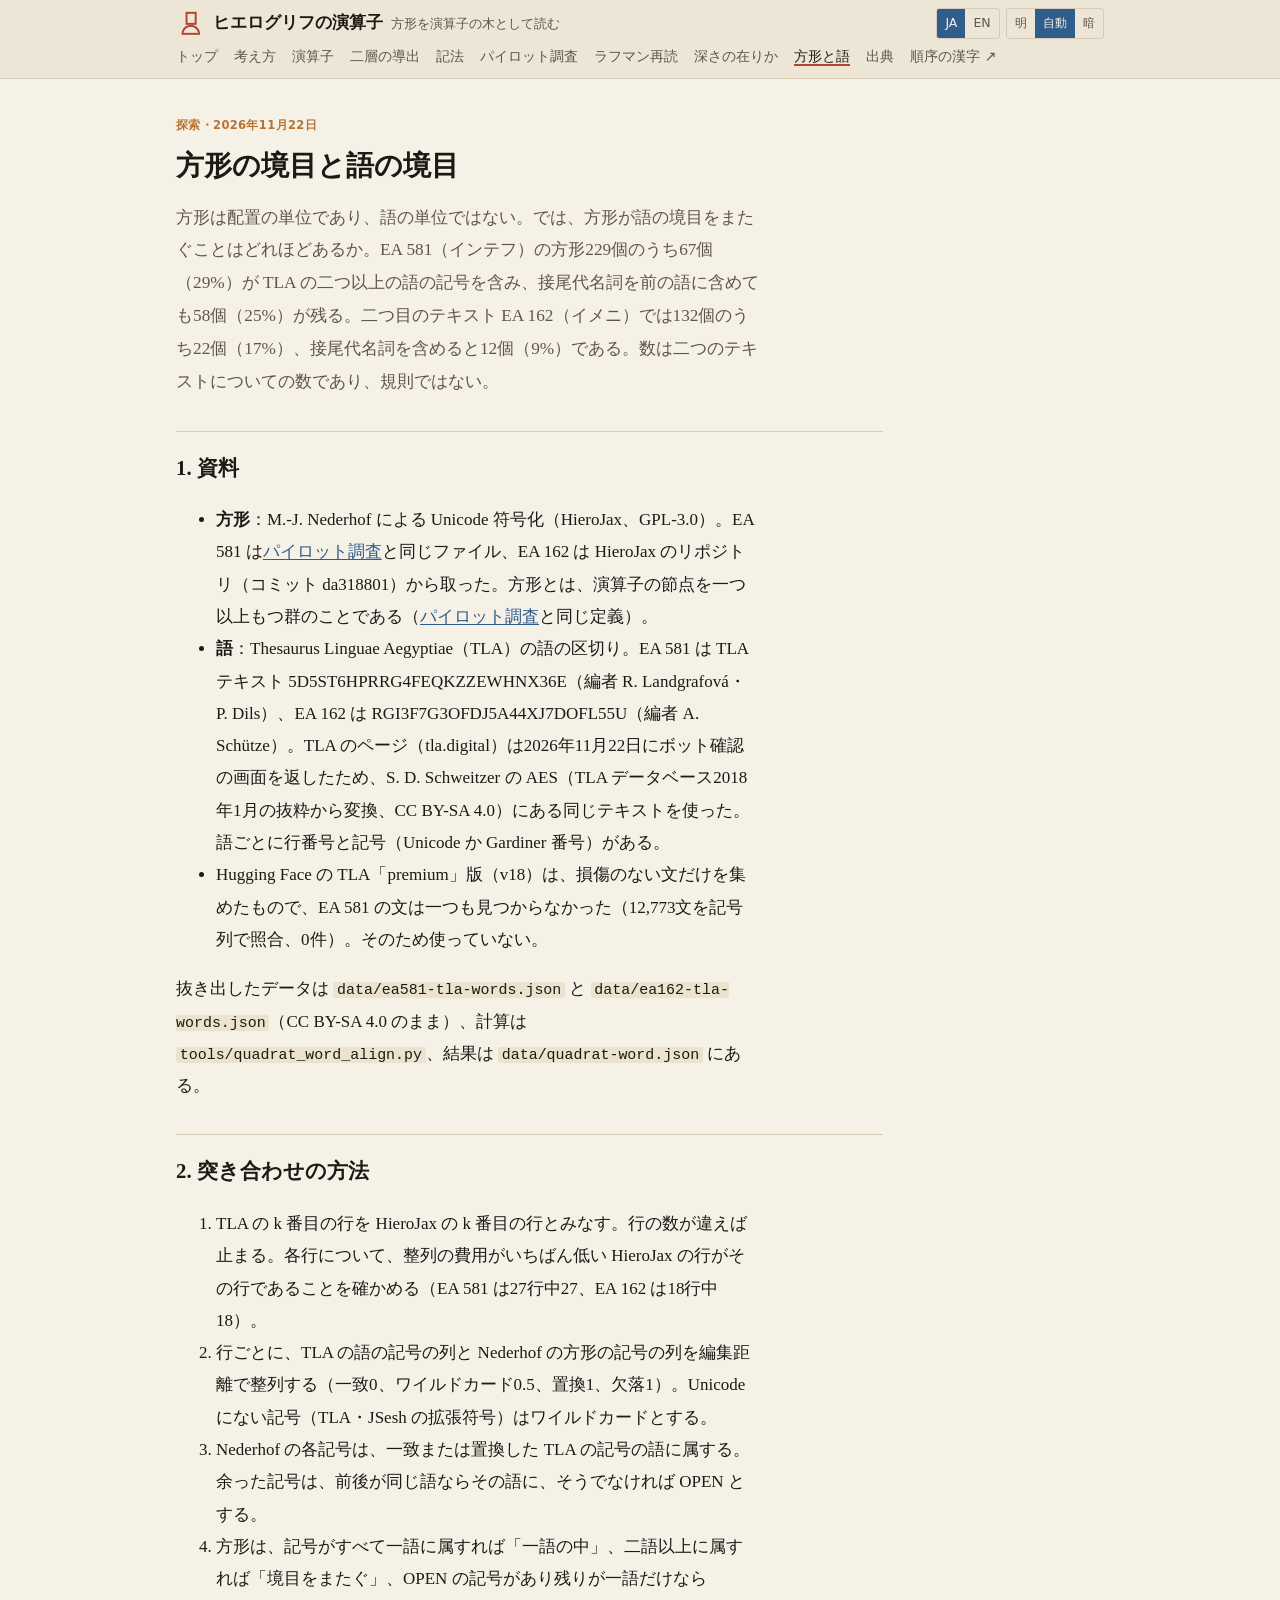
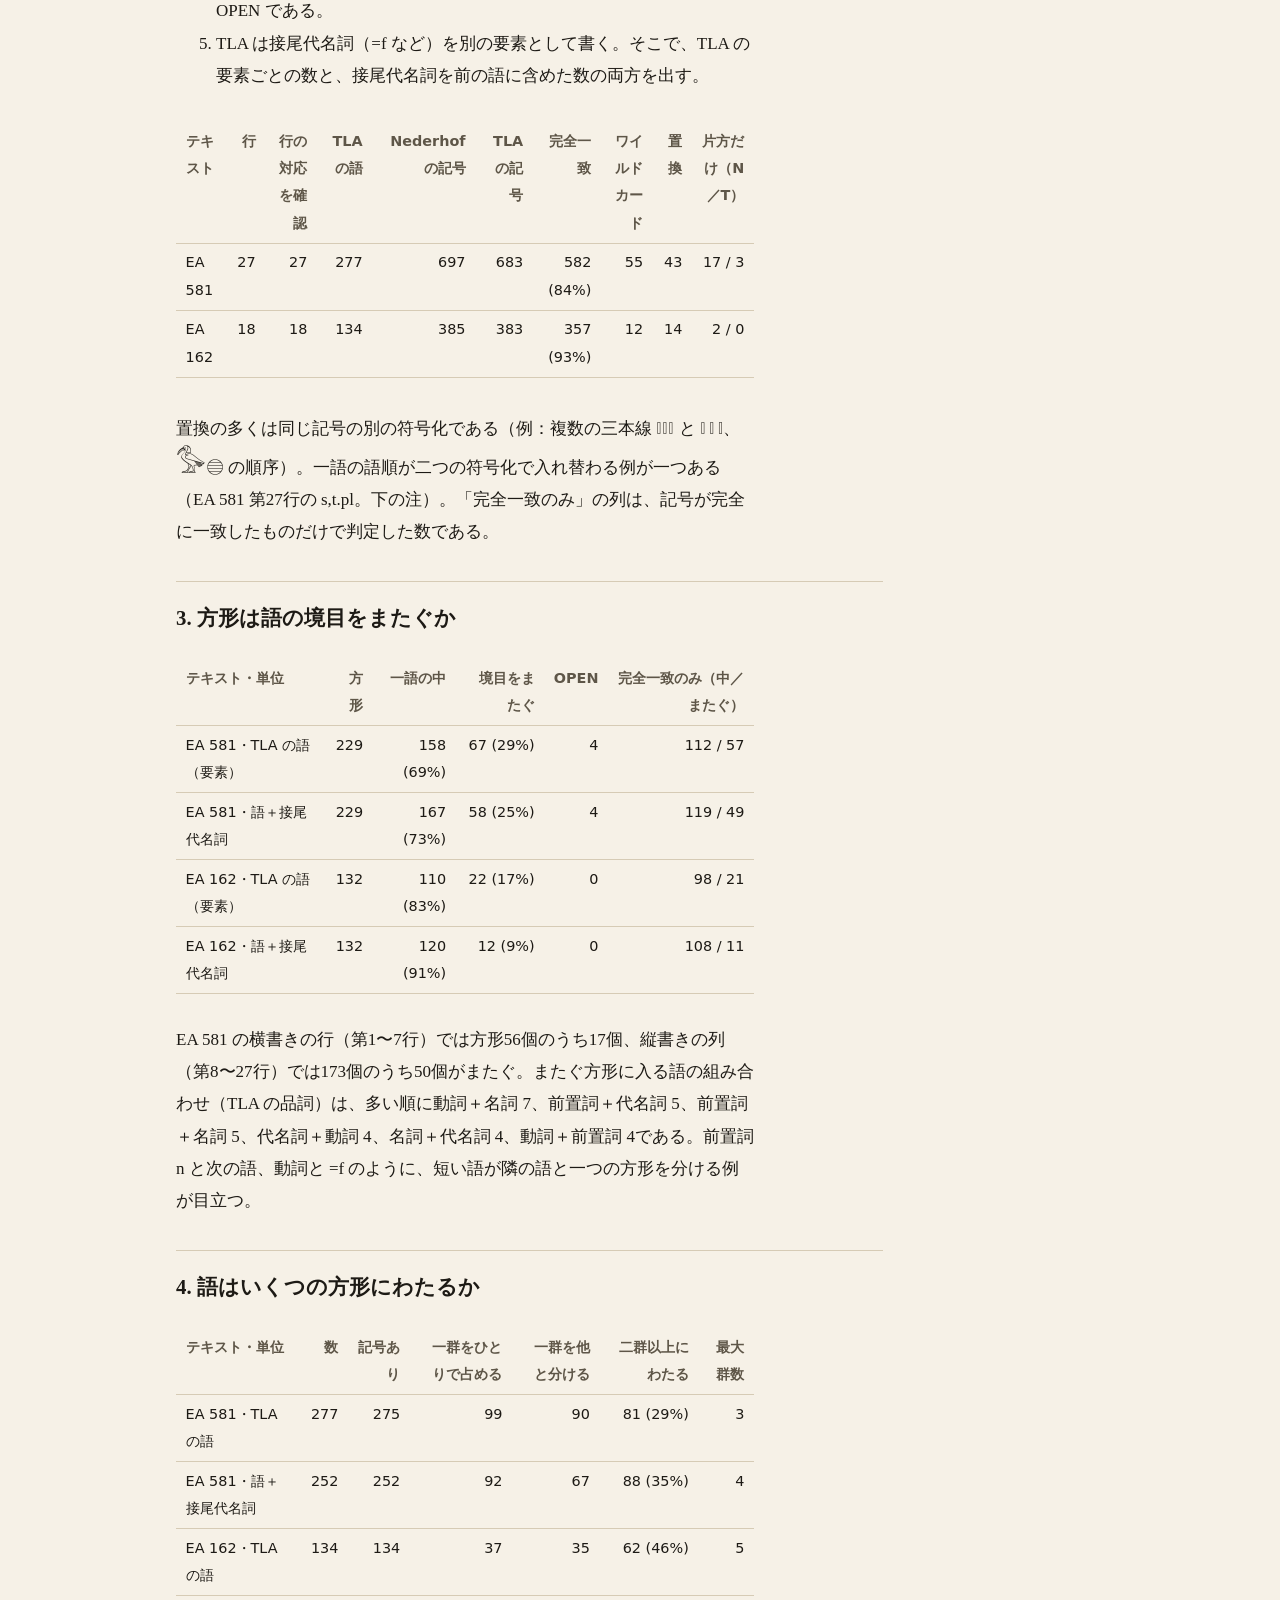
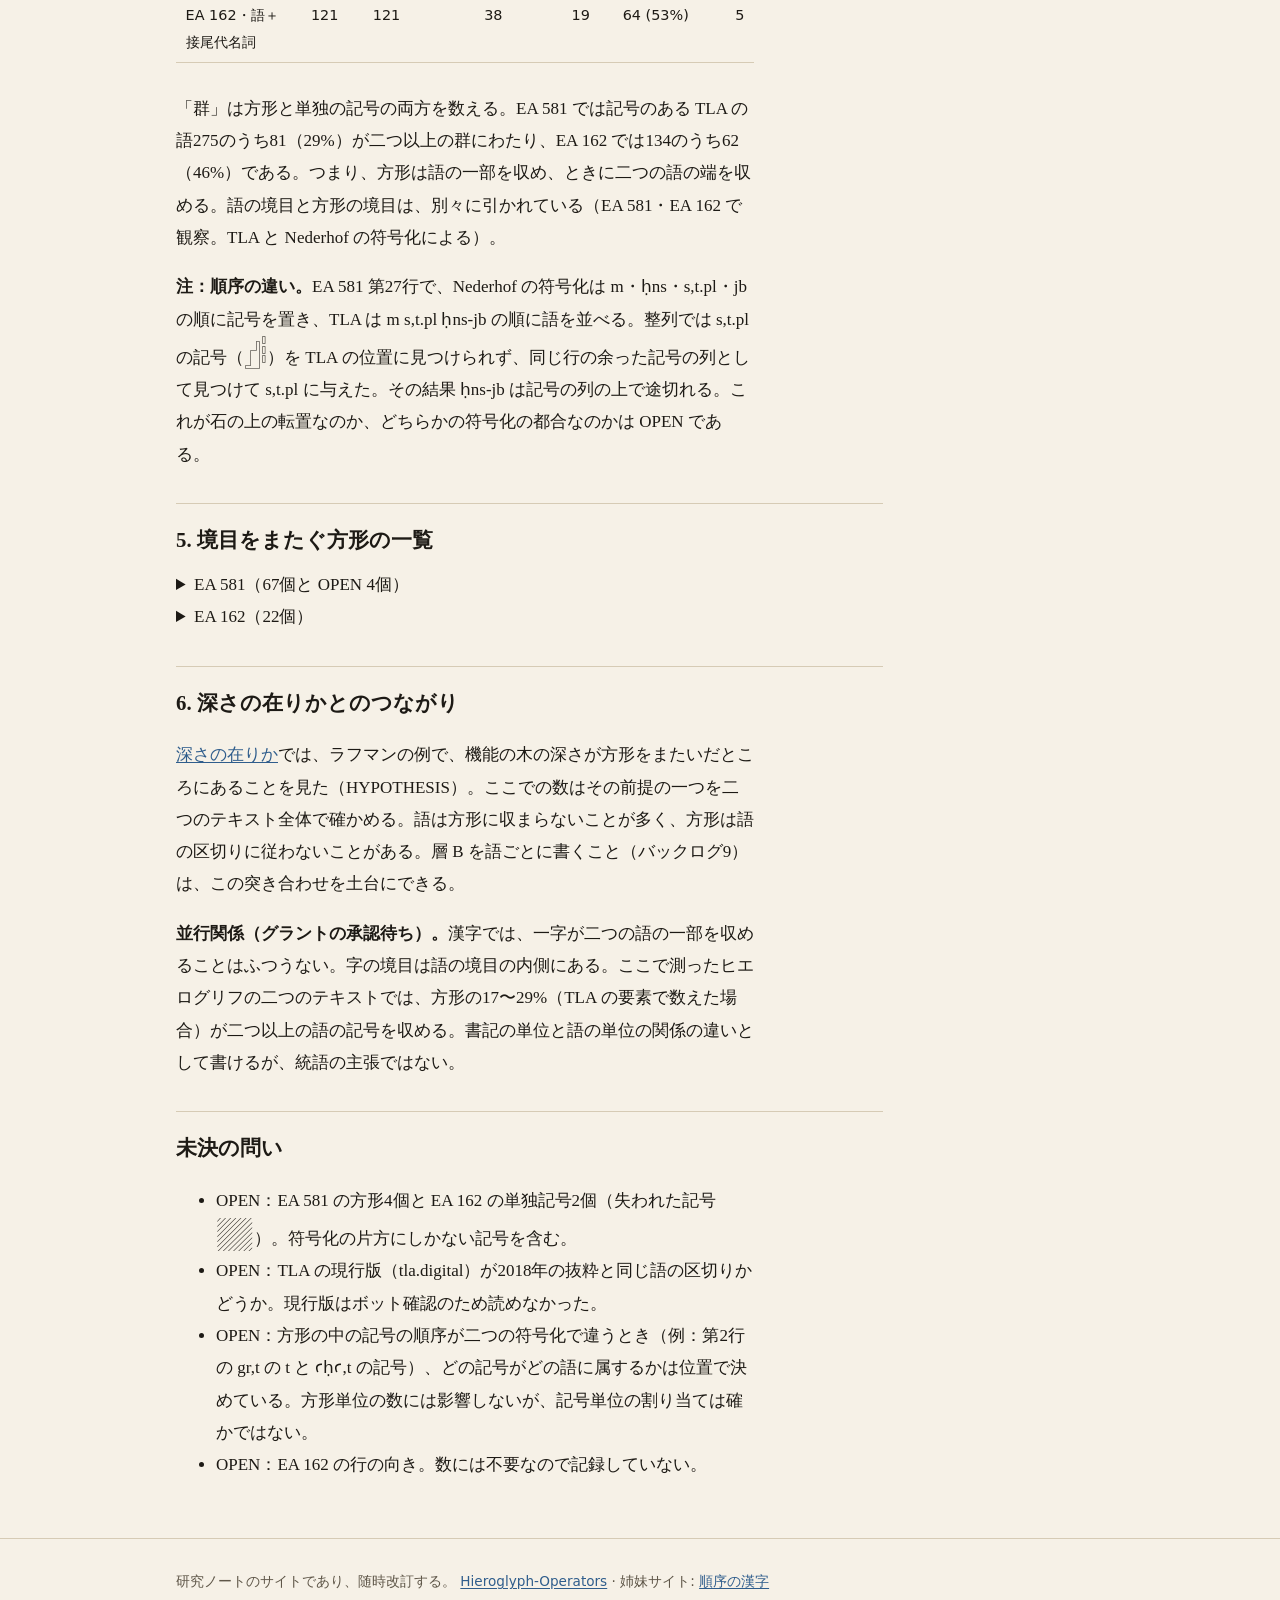
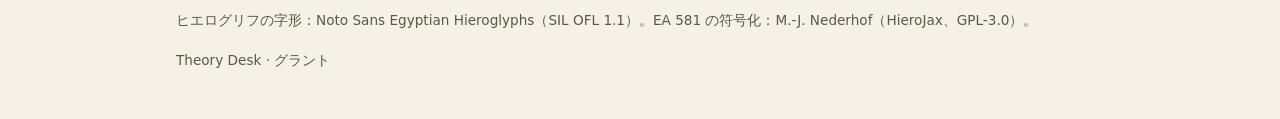
==== site/boundaries.html @ aac186a6 "Quadrat boundaries against word boundaries: TLA word division (via AES) aligned with Nederhof's quad" ====
<!DOCTYPE html>
<html lang="ja" data-lang="ja">
<head>
<meta charset="utf-8">
<meta name="viewport" content="width=device-width, initial-scale=1">
<title>方形の境目と語の境目 — ヒエログリフの演算子</title>
<meta name="title-ja" content="方形の境目と語の境目 — ヒエログリフの演算子">
<meta name="title-en" content="Quadrat and word boundaries — Hieroglyph Operators">
<meta name="description" content="Egyptian hieroglyphic quadrats read as operator trees over Gardiner signs. A sister site to Kanji in Order.">
<meta name="color-scheme" content="light dark">
<link rel="icon" href="favicon.svg" type="image/svg+xml">
<link rel="preload" href="fonts/NotoSansEgyptianHieroglyphs-Regular.woff2" as="font" type="font/woff2" crossorigin>
<link rel="stylesheet" href="css/main.css">
<script>
(function () {
  try {
    var r = document.documentElement, t = localStorage.getItem('ho-theme');
    var th = (t === 'light' || t === 'dark') ? t : (matchMedia('(prefers-color-scheme: dark)').matches ? 'dark' : 'light');
    r.setAttribute('data-theme', th); r.style.colorScheme = th;
    var q = (location.search.match(/[?&]lang=(ja|en)/) || [])[1];
    var l = q || localStorage.getItem('ho-lang'); if (l !== 'en' && l !== 'ja') l = 'ja';
    r.lang = l; r.setAttribute('data-lang', l);
  } catch (e) {}
})();
</script>
</head>
<body>
<a class="skip" href="#main"><span class="ja" lang="ja">本文へ</span><span class="en" lang="en">Skip to content</span></a>
<header class="site-header">
  <div class="wrap">
    <a class="brand" href="./"><span class="brand-glyph" aria-hidden="true" data-q="𓊪𓐰𓏏" data-size="1.7em"></span><span class="ja" lang="ja">ヒエログリフの演算子</span><span class="en" lang="en">Hieroglyph Operators</span><small><span class="ja" lang="ja">方形を演算子の木として読む</span><span class="en" lang="en">quadrats as operator trees</span></small></a>
    <div class="controls">
      <form class="seg lang-toggle" aria-label="Language"><label><input type="radio" name="lang" value="ja"><span>JA</span></label><label><input type="radio" name="lang" value="en"><span>EN</span></label></form>
      <form class="seg theme-toggle" aria-label="Theme"><label><input type="radio" name="theme" value="light"><span><span class="ja" lang="ja">明</span><span class="en" lang="en">Light</span></span></label><label><input type="radio" name="theme" value="auto"><span><span class="ja" lang="ja">自動</span><span class="en" lang="en">Auto</span></span></label><label><input type="radio" name="theme" value="dark"><span><span class="ja" lang="ja">暗</span><span class="en" lang="en">Dark</span></span></label></form>
    </div>
    <nav class="primary" aria-label="Primary"><ul><li><a href="./"><span class="ja" lang="ja">トップ</span><span class="en" lang="en">Top</span></a></li><li><a href="concept"><span class="ja" lang="ja">考え方</span><span class="en" lang="en">Concept</span></a></li><li><a href="operators"><span class="ja" lang="ja">演算子</span><span class="en" lang="en">Operators</span></a></li><li><a href="derivations"><span class="ja" lang="ja">二層の導出</span><span class="en" lang="en">Derivations</span></a></li><li><a href="notation"><span class="ja" lang="ja">記法</span><span class="en" lang="en">Notation</span></a></li><li><a href="pilot"><span class="ja" lang="ja">パイロット調査</span><span class="en" lang="en">Pilot</span></a></li><li><a href="rahman"><span class="ja" lang="ja">ラフマン再読</span><span class="en" lang="en">Rahman</span></a></li><li><a href="depth"><span class="ja" lang="ja">深さの在りか</span><span class="en" lang="en">Depth</span></a></li><li><a href="boundaries" aria-current="page"><span class="ja" lang="ja">方形と語</span><span class="en" lang="en">Boundaries</span></a></li><li><a href="sources"><span class="ja" lang="ja">出典</span><span class="en" lang="en">Sources</span></a></li><li><a href="https://kanji-morphology.pages.dev/"><span class="ja" lang="ja">順序の漢字 ↗</span><span class="en" lang="en">Kanji in Order ↗</span></a></li></ul></nav>
  </div>
</header>
<main id="main"><div class="wrap">

<p class="tag"><span class="ja" lang="ja">探索・2026年11月22日</span><span class="en" lang="en">Exploration · 22 Nov 2026</span></p>
<h1><span class="ja" lang="ja">方形の境目と語の境目</span><span class="en" lang="en">Quadrat boundaries and word boundaries</span></h1>
<p class="lede"><span class="ja" lang="ja">方形は配置の単位であり、語の単位ではない。では、方形が語の境目をまたぐことはどれほどあるか。EA 581（インテフ）の方形229個のうち67個（29%）が TLA の二つ以上の語の記号を含み、接尾代名詞を前の語に含めても58個（25%）が残る。二つ目のテキスト EA 162（イメニ）では132個のうち22個（17%）、接尾代名詞を含めると12個（9%）である。数は二つのテキストについての数であり、規則ではない。</span><span class="en" lang="en">A quadrat is a unit of layout, not a unit of the word. So how often does a quadrat cut across a word boundary? Of the 229 quadrats of EA 581 (Intef), 67 (29%) hold signs of two or more TLA words; with suffix pronouns counted as part of the word before them, 58 (25%) remain. In a second text, EA 162 (Imeny), it is 22 of 132 (17%), and 12 (9%) with suffix pronouns attached. These are counts in two texts, not rules.</span></p>

<h2><span class="ja" lang="ja">1. 資料</span><span class="en" lang="en">1. Sources</span></h2>
<ul>
<li><span class="ja" lang="ja"><b>方形</b>：M.-J. Nederhof による Unicode 符号化（HieroJax、GPL-3.0）。EA 581 は<a href="pilot">パイロット調査</a>と同じファイル、EA 162 は HieroJax のリポジトリ（コミット da318801）から取った。方形とは、演算子の節点を一つ以上もつ群のことである（<a href="pilot">パイロット調査</a>と同じ定義）。</span><span class="en" lang="en"><b>Quadrats</b>: M.-J. Nederhof's Unicode encodings (HieroJax, GPL-3.0). EA 581 is the same file as the <a href="pilot">pilot</a>; EA 162 comes from the HieroJax repository (commit da318801). A quadrat is a group with at least one operator node (the <a href="pilot">pilot</a> definition).</span></li>
<li><span class="ja" lang="ja"><b>語</b>：Thesaurus Linguae Aegyptiae（TLA）の語の区切り。EA 581 は TLA テキスト 5D5ST6HPRRG4FEQKZZEWHNX36E（編者 R. Landgrafová・P. Dils）、EA 162 は RGI3F7G3OFDJ5A44XJ7DOFL55U（編者 A. Schütze）。TLA のページ（tla.digital）は2026年11月22日にボット確認の画面を返したため、S. D. Schweitzer の AES（TLA データベース2018年1月の抜粋から変換、CC BY-SA 4.0）にある同じテキストを使った。語ごとに行番号と記号（Unicode か Gardiner 番号）がある。</span><span class="en" lang="en"><b>Words</b>: the word division of the Thesaurus Linguae Aegyptiae (TLA). EA 581 is TLA text 5D5ST6HPRRG4FEQKZZEWHNX36E (eds R. Landgrafová and P. Dils); EA 162 is RGI3F7G3OFDJ5A44XJ7DOFL55U (ed. A. Schütze). The TLA page (tla.digital) returned a bot-verification page on 22 Nov 2026, so the same texts were taken from S. D. Schweitzer's AES (converted from the TLA database excerpt of January 2018, CC BY-SA 4.0). Each word carries its line number and its signs (Unicode or Gardiner numbers).</span></li>
<li><span class="ja" lang="ja">Hugging Face の TLA「premium」版（v18）は、損傷のない文だけを集めたもので、EA 581 の文は一つも見つからなかった（12,773文を記号列で照合、0件）。そのため使っていない。</span><span class="en" lang="en">The TLA “premium” set on Hugging Face (v18) keeps only undamaged sentences; no EA 581 sentence was found in it (12,773 sentences matched by sign string, 0 hits), so it is not used.</span></li>
</ul>
<p><span class="ja" lang="ja">抜き出したデータは <code>data/ea581-tla-words.json</code> と <code>data/ea162-tla-words.json</code>（CC BY-SA 4.0 のまま）、計算は <code>tools/quadrat_word_align.py</code>、結果は <code>data/quadrat-word.json</code> にある。</span><span class="en" lang="en">The extracts are <code>data/ea581-tla-words.json</code> and <code>data/ea162-tla-words.json</code> (still CC BY-SA 4.0); the computation is <code>tools/quadrat_word_align.py</code>; the results are in <code>data/quadrat-word.json</code>.</span></p>

<h2><span class="ja" lang="ja">2. 突き合わせの方法</span><span class="en" lang="en">2. How the two are aligned</span></h2>
<ol>
<li><span class="ja" lang="ja">TLA の k 番目の行を HieroJax の k 番目の行とみなす。行の数が違えば止まる。各行について、整列の費用がいちばん低い HieroJax の行がその行であることを確かめる（EA 581 は27行中27、EA 162 は18行中18）。</span><span class="en" lang="en">The k-th TLA line is taken as the k-th HieroJax line; the script stops if the counts differ. For each line it checks that the HieroJax line with the lowest alignment cost is that same line (27 of 27 for EA 581, 18 of 18 for EA 162).</span></li>
<li><span class="ja" lang="ja">行ごとに、TLA の語の記号の列と Nederhof の方形の記号の列を編集距離で整列する（一致0、ワイルドカード0.5、置換1、欠落1）。Unicode にない記号（TLA・JSesh の拡張符号）はワイルドカードとする。</span><span class="en" lang="en">Line by line, the signs of the TLA words are aligned with the signs of Nederhof's quadrats by edit distance (match 0, wildcard 0.5, substitution 1, gap 1). Signs with no Unicode code point (TLA/JSesh extension codes) become wildcards.</span></li>
<li><span class="ja" lang="ja">Nederhof の各記号は、一致または置換した TLA の記号の語に属する。余った記号は、前後が同じ語ならその語に、そうでなければ OPEN とする。</span><span class="en" lang="en">Each Nederhof sign belongs to the word of the TLA sign it matched or replaced. A leftover sign goes to the word on both sides of it if that is one word; otherwise it is OPEN.</span></li>
<li><span class="ja" lang="ja">方形は、記号がすべて一語に属すれば「一語の中」、二語以上に属すれば「境目をまたぐ」、OPEN の記号があり残りが一語だけなら OPEN である。</span><span class="en" lang="en">A quadrat is “inside one” if all its signs belong to one word, “across” if they belong to two or more, and OPEN if a sign is OPEN and the rest belong to one word only.</span></li>
<li><span class="ja" lang="ja">TLA は接尾代名詞（=f など）を別の要素として書く。そこで、TLA の要素ごとの数と、接尾代名詞を前の語に含めた数の両方を出す。</span><span class="en" lang="en">The TLA writes suffix pronouns (=f etc.) as separate elements, so the counts are given both per TLA element and with suffix pronouns attached to the word before them.</span></li>
</ol>
<div class="table-scroll"><table><tr><th><span class="ja" lang="ja">テキスト</span><span class="en" lang="en">Text</span></th><th class="num"><span class="ja" lang="ja">行</span><span class="en" lang="en">lines</span></th><th class="num"><span class="ja" lang="ja">行の対応を確認</span><span class="en" lang="en">line map confirmed</span></th><th class="num"><span class="ja" lang="ja">TLA の語</span><span class="en" lang="en">TLA tokens</span></th><th class="num"><span class="ja" lang="ja">Nederhof の記号</span><span class="en" lang="en">Nederhof signs</span></th><th class="num"><span class="ja" lang="ja">TLA の記号</span><span class="en" lang="en">TLA signs</span></th><th class="num"><span class="ja" lang="ja">完全一致</span><span class="en" lang="en">exact</span></th><th class="num"><span class="ja" lang="ja">ワイルドカード</span><span class="en" lang="en">wildcard</span></th><th class="num"><span class="ja" lang="ja">置換</span><span class="en" lang="en">substituted</span></th><th class="num"><span class="ja" lang="ja">片方だけ（N／T）</span><span class="en" lang="en">one side only (N / T)</span></th></tr><tr><td>EA 581</td><td class="num">27</td><td class="num">27</td><td class="num">277</td><td class="num">697</td><td class="num">683</td><td class="num">582 (84%)</td><td class="num">55</td><td class="num">43</td><td class="num">17 / 3</td></tr><tr><td>EA 162</td><td class="num">18</td><td class="num">18</td><td class="num">134</td><td class="num">385</td><td class="num">383</td><td class="num">357 (93%)</td><td class="num">12</td><td class="num">14</td><td class="num">2 / 0</td></tr></table></div>
<p class="meta"><span class="ja" lang="ja">置換の多くは同じ記号の別の符号化である（例：複数の三本線 <span class="h">𓏤𓏤𓏤</span> と <span class="h">𓏥</span>、<span class="h">𓅜𓐍</span> の順序）。一語の語順が二つの符号化で入れ替わる例が一つある（EA 581 第27行の s,t.pl。下の注）。「完全一致のみ」の列は、記号が完全に一致したものだけで判定した数である。</span><span class="en" lang="en">Most substitutions are two encodings of the same writing (e.g. three plural strokes <span class="h">𓏤𓏤𓏤</span> against <span class="h">𓏥</span>, or the order of <span class="h">𓅜𓐍</span>). In one case a word sits in a different order in the two encodings (EA 581 line 27, s,t.pl; see the note below). The exact-only column counts only quadrats decided by exactly matched signs.</span></p>

<h2><span class="ja" lang="ja">3. 方形は語の境目をまたぐか</span><span class="en" lang="en">3. Do quadrats cross word boundaries?</span></h2>
<div class="table-scroll"><table><tr><th><span class="ja" lang="ja">テキスト・単位</span><span class="en" lang="en">Text · unit</span></th><th class="num"><span class="ja" lang="ja">方形</span><span class="en" lang="en">quadrats</span></th><th class="num"><span class="ja" lang="ja">一語の中</span><span class="en" lang="en">inside one</span></th><th class="num"><span class="ja" lang="ja">境目をまたぐ</span><span class="en" lang="en">across</span></th><th class="num">OPEN</th><th class="num"><span class="ja" lang="ja">完全一致のみ（中／またぐ）</span><span class="en" lang="en">exact-only (inside / across)</span></th></tr><tr><td><span class="ja" lang="ja">EA 581・TLA の語（要素）</span><span class="en" lang="en">EA 581 · TLA token</span></td><td class="num">229</td><td class="num">158 (69%)</td><td class="num">67 (29%)</td><td class="num">4</td><td class="num">112 / 57</td></tr><tr><td><span class="ja" lang="ja">EA 581・語＋接尾代名詞</span><span class="en" lang="en">EA 581 · word + suffix pronoun</span></td><td class="num">229</td><td class="num">167 (73%)</td><td class="num">58 (25%)</td><td class="num">4</td><td class="num">119 / 49</td></tr><tr><td><span class="ja" lang="ja">EA 162・TLA の語（要素）</span><span class="en" lang="en">EA 162 · TLA token</span></td><td class="num">132</td><td class="num">110 (83%)</td><td class="num">22 (17%)</td><td class="num">0</td><td class="num">98 / 21</td></tr><tr><td><span class="ja" lang="ja">EA 162・語＋接尾代名詞</span><span class="en" lang="en">EA 162 · word + suffix pronoun</span></td><td class="num">132</td><td class="num">120 (91%)</td><td class="num">12 (9%)</td><td class="num">0</td><td class="num">108 / 11</td></tr></table></div>
<p><span class="ja" lang="ja">EA 581 の横書きの行（第1〜7行）では方形56個のうち17個、縦書きの列（第8〜27行）では173個のうち50個がまたぐ。またぐ方形に入る語の組み合わせ（TLA の品詞）は、多い順に動詞＋名詞 7、前置詞＋代名詞 5、前置詞＋名詞 5、代名詞＋動詞 4、名詞＋代名詞 4、動詞＋前置詞 4である。前置詞 n と次の語、動詞と =f のように、短い語が隣の語と一つの方形を分ける例が目立つ。</span><span class="en" lang="en">In the horizontal rows of EA 581 (lines 1–7), 17 of 56 quadrats cross; in the columns (lines 8–27), 50 of 173. The word pairs inside crossing quadrats (TLA parts of speech), most frequent first: verb + substantive 7, preposition + pronoun 5, preposition + substantive 5, pronoun + verb 4, substantive + pronoun 4, verb + preposition 4. Short words sharing a quadrat with a neighbour are prominent, such as the preposition n with the next word, or a verb with =f.</span></p>

<h2><span class="ja" lang="ja">4. 語はいくつの方形にわたるか</span><span class="en" lang="en">4. How many groups does a word span?</span></h2>
<div class="table-scroll"><table><tr><th><span class="ja" lang="ja">テキスト・単位</span><span class="en" lang="en">Text · unit</span></th><th class="num"><span class="ja" lang="ja">数</span><span class="en" lang="en">n</span></th><th class="num"><span class="ja" lang="ja">記号あり</span><span class="en" lang="en">with signs</span></th><th class="num"><span class="ja" lang="ja">一群をひとりで占める</span><span class="en" lang="en">fills one group alone</span></th><th class="num"><span class="ja" lang="ja">一群を他と分ける</span><span class="en" lang="en">shares one group</span></th><th class="num"><span class="ja" lang="ja">二群以上にわたる</span><span class="en" lang="en">spans 2+ groups</span></th><th class="num"><span class="ja" lang="ja">最大群数</span><span class="en" lang="en">max groups</span></th></tr><tr><td><span class="ja" lang="ja">EA 581・TLA の語</span><span class="en" lang="en">EA 581 · TLA token</span></td><td class="num">277</td><td class="num">275</td><td class="num">99</td><td class="num">90</td><td class="num">81 (29%)</td><td class="num">3</td></tr><tr><td><span class="ja" lang="ja">EA 581・語＋接尾代名詞</span><span class="en" lang="en">EA 581 · word + suffix</span></td><td class="num">252</td><td class="num">252</td><td class="num">92</td><td class="num">67</td><td class="num">88 (35%)</td><td class="num">4</td></tr><tr><td><span class="ja" lang="ja">EA 162・TLA の語</span><span class="en" lang="en">EA 162 · TLA token</span></td><td class="num">134</td><td class="num">134</td><td class="num">37</td><td class="num">35</td><td class="num">62 (46%)</td><td class="num">5</td></tr><tr><td><span class="ja" lang="ja">EA 162・語＋接尾代名詞</span><span class="en" lang="en">EA 162 · word + suffix</span></td><td class="num">121</td><td class="num">121</td><td class="num">38</td><td class="num">19</td><td class="num">64 (53%)</td><td class="num">5</td></tr></table></div>
<p><span class="ja" lang="ja">「群」は方形と単独の記号の両方を数える。EA 581 では記号のある TLA の語275のうち81（29%）が二つ以上の群にわたり、EA 162 では134のうち62（46%）である。つまり、方形は語の一部を収め、ときに二つの語の端を収める。語の境目と方形の境目は、別々に引かれている（EA 581・EA 162 で観察。TLA と Nederhof の符号化による）。</span><span class="en" lang="en">A “group” counts quadrats and lone signs alike. In EA 581, 81 of the 275 TLA words with signs (29%) span two or more groups; in EA 162, 62 of 134 (46%). So a quadrat holds part of a word, and sometimes the edges of two words. Word boundaries and quadrat boundaries are drawn independently (observed in EA 581 and EA 162; TLA and Nederhof encodings).</span></p>
<div class="note"><p><span class="ja" lang="ja"><strong>注：順序の違い。</strong>EA 581 第27行で、Nederhof の符号化は m・ḥns・s,t.pl・jb の順に記号を置き、TLA は m s,t.pl ḥns-jb の順に語を並べる。整列では s,t.pl の記号（<span class="h">𓊨𓏪</span>）を TLA の位置に見つけられず、同じ行の余った記号の列として見つけて s,t.pl に与えた。その結果 ḥns-jb は記号の列の上で途切れる。これが石の上の転置なのか、どちらかの符号化の都合なのかは OPEN である。</span><span class="en" lang="en"><strong>Note: an order difference.</strong> In EA 581 line 27, Nederhof's encoding has the signs in the order m · ḥns · s,t.pl · jb, while the TLA lists the words as m s,t.pl ḥns-jb. The alignment did not find the signs of s,t.pl (<span class="h">𓊨𓏪</span>) at the TLA position; it found them as a leftover run in the same line and gave them to s,t.pl. As a result ḥns-jb is discontinuous in the sign sequence. Whether this is a transposition on the stone or a convention of one of the encodings is OPEN.</span></p></div>

<h2><span class="ja" lang="ja">5. 境目をまたぐ方形の一覧</span><span class="en" lang="en">5. List of crossing quadrats</span></h2>
<details><summary><span class="ja" lang="ja">EA 581（67個と OPEN 4個）</span><span class="en" lang="en">EA 581 (67, plus 4 OPEN)</span></summary>
<div class="table-scroll"><table><tr><th><span class="ja" lang="ja">行.位置</span><span class="en" lang="en">line.pos</span></th><th><span class="ja" lang="ja">方形</span><span class="en" lang="en">quadrat</span></th><th><span class="ja" lang="ja">TLA の語（翻字）</span><span class="en" lang="en">TLA tokens (transliteration)</span></th><th></th></tr><tr><td class="num">1.2</td><td><span class="q" data-q="𓈖𓐰𓂉𓐰𓇿𓐰𓈖" data-size="2.4em"></span></td><td><i>sn | tꜣ | n</i></td><td></td></tr><tr><td class="num">2.2</td><td><span class="q" data-q="𓈖𓐰𓄓𓐻𓏤" data-size="2.4em"></span></td><td><i>jn | jm,j-rʾ-ꜥ-ẖn,wtj</i></td><td></td></tr><tr><td class="num">2.7</td><td><span class="q" data-q="𓆓𓐳𓂧𓐰𓆑" data-size="2.4em"></span></td><td><i>ḏd | =f</i></td><td></td></tr><tr><td class="num">2.9</td><td><span class="q" data-q="𓂋𓐰𓎼𓐰𓂋" data-size="2.4em"></span></td><td><i>jr | gr,t</i></td><td></td></tr><tr><td class="num">2.10</td><td><span class="q" data-q="𓊣𓐲𓏏" data-size="2.4em"></span></td><td><i>gr,t | ꜥḥꜥ,t</i></td><td></td></tr><tr><td class="num">2.12</td><td><span class="q" data-q="𓍿𓐰𓈖𓐰𓁹" data-size="2.4em"></span></td><td><i>ṯn | jri̯.n</i></td><td></td></tr><tr><td class="num">2.13</td><td><span class="q" data-q="𓈖𓐰𓀀" data-size="2.4em"></span></td><td><i>jri̯.n | =j</i></td><td></td></tr><tr><td class="num">3.6</td><td><span class="q" data-q="𓈀𓐰𓏤𓐱𓈇𓐰𓊪𓐰𓈖" data-size="2.4em"></span></td><td><i>jw | pn</i></td><td></td></tr><tr><td class="num">3.7</td><td><span class="q" data-q="𓈖𓐰𓈎𓐰𓂋𓐰𓂢" data-size="2.4em"></span></td><td><i>n(,j) | q(ꜣ)ri̯</i></td><td></td></tr><tr><td class="num">3.9</td><td><span class="q" data-q="𓂋𓐰𓆑" data-size="2.4em"></span></td><td><i>jr | =f</i></td><td></td></tr><tr><td class="num">4.1</td><td><span class="q" data-q="𓈖𓐰𓎟𓐰𓏤𓐱𓂋" data-size="2.4em"></span></td><td><i>Nb-r-ḏr</i></td><td>OPEN</td></tr><tr><td class="num">5.1</td><td><span class="q" data-q="𓈖𓐰𓏏𓐰𓆑" data-size="2.4em"></span></td><td><i>n | jt.pl</i></td><td></td></tr><tr><td class="num">5.5</td><td><span class="q" data-q="𓏏𓐱𓈖𓐰𓐷𔏏𓐰𓏥𓐸𓐱𓋴" data-size="2.4em"></span></td><td><i>bꜣk.t{pl} | n | =s</i></td><td></td></tr><tr><td class="num">5.12</td><td><span class="q" data-q="𓈖𓐰𓐷𓏏𓐰𓇶𓐸𓐱𓏨" data-size="2.4em"></span></td><td><i>n.t | ḥnmm,t</i></td><td></td></tr><tr><td class="num">6.3</td><td><span class="q" data-q="𓈖𓐰𓋴" data-size="2.4em"></span></td><td><i>n | =s</i></td><td></td></tr><tr><td class="num">7.4</td><td><span class="q" data-q="𓈖𓐰𓎟𓐰𓏤" data-size="2.4em"></span></td><td><i>ḥtp.n | Nb-(r)-ḏr</i></td><td></td></tr><tr><td class="num">7.10</td><td><span class="q" data-q="𓈖𓐰𓄪𓐻𓏤" data-size="2.4em"></span></td><td><i>n | jmꜣḫ(,w)</i></td><td></td></tr><tr><td class="num">7.15</td><td><span class="q" data-q="𓁹𓐰𓈖𓐰𓊃𓐰𓈖𓐰𓏏" data-size="2.4em"></span></td><td><i>jri̯(.w) | n | Zn,t</i></td><td></td></tr><tr><td class="num">8.3</td><td><span class="q" data-q="𔏏𓑀𓐰𓈖" data-size="2.4em"></span></td><td><i>gr | n</i></td><td></td></tr><tr><td class="num">8.5</td><td><span class="q" data-q="𓏴𓐰𓈖𓐰𓈖" data-size="2.4em"></span></td><td><i>šbn | n</i></td><td></td></tr><tr><td class="num">8.11</td><td><span class="q" data-q="𓍚𓐱𓄿" data-size="2.4em"></span></td><td><i>ḫsf | ꜣd</i></td><td></td></tr><tr><td class="num">9.1</td><td><span class="q" data-q="𓏌𓐰𓎡𓐰𓈎" data-size="2.4em"></span></td><td><i>jnk | qb</i></td><td></td></tr><tr><td class="num">9.6</td><td><span class="q" data-q="𓂻𓐱𓁷" data-size="2.4em"></span></td><td><i>ḫ(ꜣ)ḫ | ḥr</i></td><td></td></tr><tr><td class="num">9.10</td><td><span class="q" data-q="𓂸𓐰𓇍𓐱𓇋𓐱𓇋𓐱𓏏" data-size="2.4em"></span></td><td><i>ḫmt | jy.t</i></td><td></td></tr><tr><td class="num">10.5</td><td><span class="q" data-q="𓊨𓐱𓐷𓏏𓐰𓉐𓐰𓏤𓐱𓏤𓐱𓏤𓐸" data-size="2.4em"></span></td><td><i>s,t.pl | ḏnd</i></td><td></td></tr><tr><td class="num">10.6</td><td><span class="q" data-q="𓃓𓐳𓏴" data-size="2.4em"></span></td><td><i>ḏnd</i></td><td>OPEN</td></tr><tr><td class="num">10.8</td><td><span class="q" data-q="𓋭𓐰𔏏𓐰𓈖" data-size="2.4em"></span></td><td><i>ṯꜣz(.pl) | n(,j)</i></td><td></td></tr><tr><td class="num">10.9</td><td><span class="q" data-q="𓐷𓈎𓐰𓈖𓐰𓂧𓐰𓏏𓐸𓐱𓐷𓁷𓐰𓋴𓐸" data-size="2.4em"></span></td><td><i>qnd | =t(w) | ḥr | =s</i></td><td></td></tr><tr><td class="num">11.3</td><td><span class="q" data-q="𔏏𓐰𓄕𓐱𓏤𓐰𔏏𓑀" data-size="2.4em"></span></td><td><i>sfn(.w) | sḏm</i></td><td></td></tr><tr><td class="num">11.7</td><td><span class="q" data-q="𓈖𓐰𓆑𓐰𓂧" data-size="2.4em"></span></td><td><i>n | {f}〈ḏ〉d</i></td><td></td></tr><tr><td class="num">11.8</td><td><span class="q" data-q="𓈖𓐰𓃺𓐰𓈖" data-size="2.4em"></span></td><td><i>n | wnn.t</i></td><td></td></tr><tr><td class="num">11.9</td><td><span class="q" data-q="𓐷𓈖𓐰𓅓𓐴𓏏𓐸𓐱𓐷𓄣𓐰𓀀𓐸" data-size="2.4em"></span></td><td><i>wnn.t | m | jb | ={j}〈f〉</i></td><td></td></tr><tr><td class="num">12.2</td><td><span class="q" data-q="𓆌𓐰𓅱𓐰𓂝" data-size="2.4em"></span></td><td><i>sꜣq.w | ꜥn(.w)</i></td><td></td></tr><tr><td class="num">12.9</td><td><span class="q" data-q="𓐷𓐍𓐰𓈖𓐰𔏏𓐸𓐱𓄤" data-size="2.4em"></span></td><td><i>ḫn | nfr</i></td><td></td></tr><tr><td class="num">13.2</td><td><span class="q" data-q="𓌉𓐱𓁷" data-size="2.4em"></span></td><td><i>ḥḏ | ḥr</i></td><td></td></tr><tr><td class="num">13.3</td><td><span class="q" data-q="𓈖𓐰𓈖" data-size="2.4em"></span></td><td><i>n</i></td><td>OPEN</td></tr><tr><td class="num">13.7</td><td><span class="q" data-q="𓆑𓐰𓁹" data-size="2.4em"></span></td><td><i>=f | jri̯</i></td><td></td></tr><tr><td class="num">13.9</td><td><span class="q" data-q="𓏏𓐰𔏏𓑀𓐰𓈖" data-size="2.4em"></span></td><td><i>ꜣḫ,t | n</i></td><td></td></tr><tr><td class="num">14.3</td><td><span class="q" data-q="𓂭𓐱𓂭𓐱𓅓" data-size="2.4em"></span></td><td><i>mtj | m</i></td><td></td></tr><tr><td class="num">14.5</td><td><span class="q" data-q="𓎟𓐰𓏤𓐰𓆑" data-size="2.4em"></span></td><td><i>nb | =f</i></td><td></td></tr><tr><td class="num">14.11</td><td><span class="q" data-q="𓈖𓑀𓐰𓵔𓐰𓂧𓐱𓏏" data-size="2.4em"></span></td><td><i>swn | ḏd.⸮t(w)?</i></td><td></td></tr><tr><td class="num">15.2</td><td><span class="q" data-q="𓌉𓐱𓁷" data-size="2.4em"></span></td><td><i>ḥḏ | ḥr</i></td><td></td></tr><tr><td class="num">15.10</td><td><span class="q" data-q="𓋳𓐱𓁷" data-size="2.4em"></span></td><td><i>ḥbs | ḥr</i></td><td></td></tr><tr><td class="num">16.5</td><td><span class="q" data-q="𓈖𓐰𓅪" data-size="2.4em"></span></td><td><i>n(,j) | nḏs.pl</i></td><td></td></tr><tr><td class="num">16.9</td><td><span class="q" data-q="𓈖𓐰𓂜𓐰𓏏𓐱𓏭" data-size="2.4em"></span></td><td><i>n | jw,tj-n≡f</i></td><td></td></tr><tr><td class="num">17.7</td><td><span class="q" data-q="𓆑𓐰𓄫" data-size="2.4em"></span></td><td><i>=f | ꜣw-ḏr,t</i></td><td></td></tr><tr><td class="num">17.9</td><td><span class="q" data-q="𓈖𓐰𓈖" data-size="2.4em"></span></td><td><i>n</i></td><td>OPEN</td></tr><tr><td class="num">18.3</td><td><span class="q" data-q="𓈖𓐰𓈖" data-size="2.4em"></span></td><td><i>n | n,tj</i></td><td></td></tr><tr><td class="num">18.4</td><td><span class="q" data-q="𓏏𓐱𓏭𓐰𓂜" data-size="2.4em"></span></td><td><i>n,tj | n</i></td><td></td></tr><tr><td class="num">18.6</td><td><span class="q" data-q="𔏏𓑀𓐰𓆑" data-size="2.4em"></span></td><td><i>rḫ | =f</i></td><td></td></tr><tr><td class="num">18.10</td><td><span class="q" data-q="𓋴𓐱𓐷𓈖𓐰𓆑𓐸" data-size="2.4em"></span></td><td><i>=s(j) | n | =f</i></td><td></td></tr><tr><td class="num">19.3</td><td><span class="q" data-q="𓂭𓐱𓂭𓐱𔏏︀𓑀𓐰𓈖" data-size="2.4em"></span></td><td><i>mtj | n(,j)</i></td><td></td></tr><tr><td class="num">20.10</td><td><span class="q" data-q="𓁷𓐱𓄣𓐱𓏤" data-size="2.4em"></span></td><td><i>ḥr | jb</i></td><td></td></tr><tr><td class="num">21.3</td><td><span class="q" data-q="𓈖𓐰𓉐𓐱𓏤" data-size="2.4em"></span></td><td><i>n | pr</i></td><td></td></tr><tr><td class="num">21.4</td><td><span class="q" data-q="𓎟𓐰𓏤𓐰𓆑" data-size="2.4em"></span></td><td><i>nb | =f</i></td><td></td></tr><tr><td class="num">21.9</td><td><span class="q" data-q="𓏤𓐱𓏤𓐱𓏤𓐰𓆑" data-size="2.4em"></span></td><td><i>zp.pl | =f</i></td><td></td></tr><tr><td class="num">22.2</td><td><span class="q" data-q="𓄤𓐱𓅓" data-size="2.4em"></span></td><td><i>nfr | m-ẖnw</i></td><td></td></tr><tr><td class="num">23.7</td><td><span class="q" data-q="𓅓𓐰𓈖" data-size="2.4em"></span></td><td><i>tm | nḏr.w</i></td><td></td></tr><tr><td class="num">23.9</td><td><span class="q" data-q="𓅱𓐰𓊃" data-size="2.4em"></span></td><td><i>nḏr.w | z</i></td><td></td></tr><tr><td class="num">23.10</td><td><span class="q" data-q="𓐷𓀀𓐰𓁷𓐸𓐱𓐷𓁶𓐰𓏏𓐰𓂋𓐰𓏤𓐸" data-size="2.4em"></span></td><td><i>z | ḥr | tp,(j)t-rʾ</i></td><td></td></tr><tr><td class="num">24.1</td><td><span class="q" data-q="𓏌𓐰𓎡𓐰𓂣" data-size="2.4em"></span></td><td><i>jnk | ꜥqꜣ</i></td><td></td></tr><tr><td class="num">24.10</td><td><span class="q" data-q="𓏇𓐱𓅞" data-size="2.4em"></span></td><td><i>mj | Ḏḥw,tj</i></td><td></td></tr><tr><td class="num">25.7</td><td><span class="q" data-q="𔏏𓐰𓂸𓐻𓏏" data-size="2.4em"></span></td><td><i>mḏd | mtn</i></td><td></td></tr><tr><td class="num">25.8</td><td><span class="q" data-q="𓈖𓐰𓈐𓐰𓈖" data-size="2.4em"></span></td><td><i>mtn | n(,j)</i></td><td></td></tr><tr><td class="num">26.8</td><td><span class="q" data-q="𓂋𓐰𓂠" data-size="2.4em"></span></td><td><i>r | ḏi̯〈.t〉</i></td><td></td></tr><tr><td class="num">26.9</td><td><span class="q" data-q="𓐩𓐱𓅓𓐱𓐷𓏏𓐰𓏌𓐸" data-size="2.4em"></span></td><td><i>nḏ | =t(w) | m-ꜥ</i></td><td></td></tr><tr><td class="num">26.10</td><td><span class="q" data-q="𓂝𓐰𓆑" data-size="2.4em"></span></td><td><i>m-ꜥ | =f</i></td><td></td></tr><tr><td class="num">27.6</td><td><span class="q" data-q="𓉐𓐱𓏤𓐰𓈖" data-size="2.4em"></span></td><td><i>ḫꜣ | n(,j)</i></td><td></td></tr><tr><td class="num">27.8</td><td><span class="q" data-q="𓋴𓐱𓇮𓐱𓐷𓂋𓐰𓏤𓐸" data-size="2.4em"></span></td><td><i>spd | rʾ</i></td><td></td></tr><tr><td class="num">27.9</td><td><span class="q" data-q="𓅓𓐱𓎛𓐱𓐷𓈖𓐰𓋴𓐸" data-size="2.4em"></span></td><td><i>m | ḥns-jb</i></td><td></td></tr><tr><td class="num">27.10</td><td><span class="q" data-q="𓊨𓐱𓏪𓐱𓄣𓐱𓏤" data-size="2.4em"></span></td><td><i>s,t.pl | ḥns-jb</i></td><td></td></tr></table></div>
</details>
<details><summary><span class="ja" lang="ja">EA 162（22個）</span><span class="en" lang="en">EA 162 (22)</span></summary>
<div class="table-scroll"><table><tr><th><span class="ja" lang="ja">行.位置</span><span class="en" lang="en">line.pos</span></th><th><span class="ja" lang="ja">方形</span><span class="en" lang="en">quadrat</span></th><th><span class="ja" lang="ja">TLA の語（翻字）</span><span class="en" lang="en">TLA tokens (transliteration)</span></th><th></th></tr><tr><td class="num">1.18</td><td><span class="q" data-q="𓏥𓐰𓆑" data-size="2.4em"></span></td><td><i>s,t.pl | =f</i></td><td></td></tr><tr><td class="num">2.3</td><td><span class="q" data-q="𓂞𓐰𓆑" data-size="2.4em"></span></td><td><i>di̯ | =f</i></td><td></td></tr><tr><td class="num">2.17</td><td><span class="q" data-q="𓃾𓑋𓐱𓅿𓐰𓏧" data-size="2.4em"></span></td><td><i>kꜣ.pl | ꜣpd.pl</i></td><td></td></tr><tr><td class="num">2.19</td><td><span class="q" data-q="𓐍𓐱𓏏𓐰𓎟" data-size="2.4em"></span></td><td><i>ḫ,t | nb(.t)</i></td><td></td></tr><tr><td class="num">3.3</td><td><span class="q" data-q="𓈖𓐰𓂓𓐱𓏤𓐰𓈖" data-size="2.4em"></span></td><td><i>n | kꜣ | n</i></td><td></td></tr><tr><td class="num">4.2</td><td><span class="q" data-q="𓈖𓐰𓆑" data-size="2.4em"></span></td><td><i>n | =f</i></td><td></td></tr><tr><td class="num">4.15</td><td><span class="q" data-q="𓊏𓐱𓊪𓐰𓆑" data-size="2.4em"></span></td><td><i>šsp | =f</i></td><td></td></tr><tr><td class="num">5.1</td><td><span class="q" data-q="𓊵𓐰𓉻" data-size="2.4em"></span></td><td><i>ḥtp | ꜥꜣ</i></td><td></td></tr><tr><td class="num">5.4</td><td><span class="q" data-q="𓏥𓐰𓈖" data-size="2.4em"></span></td><td><i>ḥꜣb.pl | n(.w)</i></td><td></td></tr><tr><td class="num">5.7</td><td><span class="q" data-q="𓏏𓐰𓈖𓐰𓆑" data-size="2.4em"></span></td><td><i>ḏd.t(w) | n | =f</i></td><td></td></tr><tr><td class="num">5.13</td><td><span class="q" data-q="𓈖𓐰𓅨" data-size="2.4em"></span></td><td><i>jn | wr,pl-n(,w)-ꜣbḏ,w</i></td><td></td></tr><tr><td class="num">7.12</td><td><span class="q" data-q="𓎟𓐰𓉻" data-size="2.4em"></span></td><td><i>nb | ꜥꜣ</i></td><td></td></tr><tr><td class="num">8.1</td><td><span class="q" data-q="𓈖𓐰𓁹𓐰𓊨" data-size="2.4em"></span></td><td><i>n | Wsjr</i></td><td></td></tr><tr><td class="num">8.6</td><td><span class="q" data-q="𓈖𓐰𓂓𓐱𓏤𓐰𓈖" data-size="2.4em"></span></td><td><i>n | kꜣ | n</i></td><td></td></tr><tr><td class="num">9.1</td><td><span class="q" data-q="𓈞𓑉𓐱𓏏𓐰𓆑𓑉" data-size="2.4em"></span></td><td><i>ḥm,t | =f</i></td><td></td></tr><tr><td class="num">9.3</td><td><span class="q" data-q="𓏏𓐰𓆑" data-size="2.4em"></span></td><td><i>mrr.t | =f</i></td><td></td></tr><tr><td class="num">9.7</td><td><span class="q" data-q="𓏏𓐰𓆑" data-size="2.4em"></span></td><td><i>ḥzz.t | =f</i></td><td></td></tr><tr><td class="num">12.2</td><td><span class="q" data-q="𓎡𓐰𓆑" data-size="2.4em"></span></td><td><i>bꜣk | =f</i></td><td></td></tr><tr><td class="num">12.4</td><td><span class="q" data-q="𓂝𓐰𓈖" data-size="2.4em"></span></td><td><i>mꜣꜥ | n</i></td><td></td></tr><tr><td class="num">12.10</td><td><span class="q" data-q="𓏏𓐰𓆑" data-size="2.4em"></span></td><td><i>ḥzz.t | =f</i></td><td></td></tr><tr><td class="num">13.2</td><td><span class="q" data-q="𓆑𓐰𓌻𓑀" data-size="2.4em"></span></td><td><i>=f | mrr</i></td><td></td></tr><tr><td class="num">13.3</td><td><span class="q" data-q="𓂋𓐰𓆑" data-size="2.4em"></span></td><td><i>mrr | =f</i></td><td></td></tr></table></div>
</details>

<h2><span class="ja" lang="ja">6. 深さの在りかとのつながり</span><span class="en" lang="en">6. How this connects to where the depth sits</span></h2>
<p><span class="ja" lang="ja"><a href="depth">深さの在りか</a>では、ラフマンの例で、機能の木の深さが方形をまたいだところにあることを見た（HYPOTHESIS）。ここでの数はその前提の一つを二つのテキスト全体で確かめる。語は方形に収まらないことが多く、方形は語の区切りに従わないことがある。層 B を語ごとに書くこと（バックログ9）は、この突き合わせを土台にできる。</span><span class="en" lang="en"><a href="depth">Where the depth sits</a> found, on Rahman's examples, that function-tree depth sits across quadrats (HYPOTHESIS). The counts here check one premise of that across two whole texts: words often do not fit in a quadrat, and quadrats sometimes ignore word division. Writing layer B word by word (backlog item 9) can build on this alignment.</span></p>
<div class="note"><p><span class="ja" lang="ja"><strong>並行関係（グラントの承認待ち）。</strong>漢字では、一字が二つの語の一部を収めることはふつうない。字の境目は語の境目の内側にある。ここで測ったヒエログリフの二つのテキストでは、方形の17〜29%（TLA の要素で数えた場合）が二つ以上の語の記号を収める。書記の単位と語の単位の関係の違いとして書けるが、統語の主張ではない。</span><span class="en" lang="en"><strong>Parallel (for Grant to approve).</strong> In kanji a single character does not ordinarily hold parts of two words: character boundaries fall inside word boundaries. In the two hieroglyphic texts measured here, 17–29% of quadrats (counting TLA elements) hold signs of two or more words. This can be written as a difference in how the writing unit relates to the word, but it is not a syntactic claim.</span></p></div>

<h2><span class="ja" lang="ja">未決の問い</span><span class="en" lang="en">Open questions</span></h2>
<ul>
<li><span class="ja" lang="ja">OPEN：EA 581 の方形4個と EA 162 の単独記号2個（失われた記号 <span class="h">𓑃</span>）。符号化の片方にしかない記号を含む。</span><span class="en" lang="en">OPEN: 4 quadrats in EA 581 and 2 lone signs in EA 162 (lost-sign <span class="h">𓑃</span>). They contain a sign present in only one of the encodings.</span></li>
<li><span class="ja" lang="ja">OPEN：TLA の現行版（tla.digital）が2018年の抜粋と同じ語の区切りかどうか。現行版はボット確認のため読めなかった。</span><span class="en" lang="en">OPEN: whether the current TLA (tla.digital) has the same word division as the 2018 excerpt. The current version could not be read because of the bot-verification page.</span></li>
<li><span class="ja" lang="ja">OPEN：方形の中の記号の順序が二つの符号化で違うとき（例：第2行の gr,t の t と ꜥḥꜥ,t の記号）、どの記号がどの語に属するかは位置で決めている。方形単位の数には影響しないが、記号単位の割り当ては確かではない。</span><span class="en" lang="en">OPEN: where the two encodings order the signs inside a quadrat differently (e.g. line 2, the t of gr,t and the signs of ꜥḥꜥ,t), which sign belongs to which word is decided by position. This does not change the per-quadrat counts, but the per-sign assignment is not certain.</span></li>
<li><span class="ja" lang="ja">OPEN：EA 162 の行の向き。数には不要なので記録していない。</span><span class="en" lang="en">OPEN: the line direction of EA 162; not needed for the counts, so not recorded.</span></li>
</ul>

</div></main>
<footer class="site-footer"><div class="wrap">
<p><span class="ja" lang="ja">研究ノートのサイトであり、随時改訂する。</span><span class="en" lang="en">A research-notes site, revised as the work goes on.</span> <a href="https://github.com/crimsonflower420/Hieroglyph-Operators">Hieroglyph-Operators</a> · <span class="ja" lang="ja">姉妹サイト</span><span class="en" lang="en">Sister site</span>: <a href="https://kanji-morphology.pages.dev/"><span class="ja" lang="ja">順序の漢字</span><span class="en" lang="en">Kanji in Order</span></a></p>
<p><span class="ja" lang="ja">ヒエログリフの字形：Noto Sans Egyptian Hieroglyphs（SIL OFL 1.1）。EA 581 の符号化：M.-J. Nederhof（HieroJax、GPL-3.0）。</span><span class="en" lang="en">Glyphs: Noto Sans Egyptian Hieroglyphs (SIL OFL 1.1). EA 581 encoding: M.-J. Nederhof (HieroJax, GPL-3.0).</span></p>
<p>Theory Desk · <span class="ja" lang="ja">グラント</span><span class="en" lang="en">Grant Golland</span></p>
</div></footer>
<script src="js/site.js" defer></script>
<script src="js/quadrat.js" defer></script>
</body>
</html>
---- site/css/main.css ----
@font-face {
  font-family: "Noto Sans Egyptian Hieroglyphs";
  src: url("../fonts/NotoSansEgyptianHieroglyphs-Regular.woff2") format("woff2");
  font-display: swap;
}
:root {
  --ochre: #b8742f; --lapis: #2f5d8c; --malachite: #3f8a6b; --carnelian: #b2432f;
  --font-serif: "Source Serif 4", "Iowan Old Style", Palatino, Georgia, serif;
  --font-sans: "Source Sans 3", "Helvetica Neue", system-ui, sans-serif;
  --font-jp: "Noto Serif JP", "Hiragino Mincho ProN", "Yu Mincho", YuMincho, "Noto Serif CJK JP", serif;
  --font-hiero: "Noto Sans Egyptian Hieroglyphs", "Segoe UI Historic", sans-serif;
  --page: 60rem; --measure: 68ch;
}
html[data-theme="light"] {
  --bg: #f6f1e7; --bg-2: #ede5d5; --text: #1d1a15; --muted: #5e5648; --border: #d6cbb5;
  --accent: var(--lapis); --accent-2: var(--carnelian); --code: #ebe2cf; --glyph: #1d1a15;
}
html[data-theme="dark"] {
  --bg: #12100d; --bg-2: #1b1814; --text: #ece5d7; --muted: #a99f8d; --border: #332d24;
  --accent: #7fa6d6; --accent-2: #e07a62; --code: #1f1b16; --glyph: #ece5d7;
}
* { box-sizing: border-box; }
html { -webkit-text-size-adjust: 100%; }
body { margin: 0; background: var(--bg); color: var(--text); font: 17px/1.7 var(--font-serif); }
html[data-lang="ja"] body { font-family: var(--font-jp); line-height: 1.9; }
[data-lang="ja"] .en, [data-lang="en"] .ja { display: none !important; }
a { color: var(--accent); text-underline-offset: 2px; overflow-wrap: anywhere; }
.wrap { max-width: var(--page); margin: 0 auto; padding: 0 1rem; }
.skip { position: absolute; left: -999px; }
.skip:focus { left: 1rem; top: .5rem; background: var(--bg); padding: .3rem .6rem; z-index: 9; }

/* Compact, non-sticky header (about 100px). */
.site-header { border-bottom: 1px solid var(--border); background: var(--bg-2); }
.site-header .wrap { display: flex; flex-wrap: wrap; align-items: center; gap: .25rem .9rem; padding-top: .45rem; padding-bottom: .45rem; min-height: 3rem; }
.brand { display: flex; align-items: baseline; gap: .5rem; text-decoration: none; color: var(--text); font-weight: 600; margin-right: auto; }
.brand-glyph { display: inline-block; width: 1.7em; height: 1.7em; align-self: center; }
.brand-glyph svg.q text { fill: var(--accent-2); }
.brand small { font-weight: 400; color: var(--muted); font-size: .8rem; }
.controls { display: flex; gap: .4rem; font-family: var(--font-sans); font-size: .78rem; }
.seg { display: inline-flex; border: 1px solid var(--border); border-radius: 3px; overflow: hidden; }
.seg label { cursor: pointer; }
.seg input { position: absolute; opacity: 0; pointer-events: none; }
.seg label > span { display: block; padding: .15rem .5rem; color: var(--muted); }
.seg input:checked + span { background: var(--accent); color: var(--bg); }
.seg input:focus-visible + span { outline: 2px solid var(--accent-2); }
nav.primary { width: 100%; font-family: var(--font-sans); font-size: .9rem; }
nav.primary ul { list-style: none; margin: 0; padding: 0; display: flex; flex-wrap: wrap; gap: .1rem 1rem; }
nav.primary a { text-decoration: none; color: var(--muted); }
nav.primary a[aria-current="page"] { color: var(--text); border-bottom: 2px solid var(--accent-2); }

main { padding: 1.5rem 0 2.5rem; }
main > .wrap > * { max-width: var(--measure); }
main > .wrap > .wide { max-width: 100%; }
h1 { font-size: 1.75rem; line-height: 1.3; margin: .2rem 0 .8rem; }
h2 { font-size: 1.3rem; margin: 2rem 0 .6rem; border-top: 1px solid var(--border); padding-top: 1rem; }
h3 { font-size: 1.08rem; margin: 1.4rem 0 .4rem; }
.lede { font-size: 1.08rem; color: var(--muted); }
.flag { border-left: 3px solid var(--accent-2); background: var(--bg-2); padding: .55rem .8rem; margin: 1rem 0; font-size: .95rem; }
.flag.spec { border-color: var(--ochre); }
.flag.ok { border-color: var(--malachite); }
.tag { font-family: var(--font-sans); font-size: .72rem; letter-spacing: .03em; text-transform: uppercase; color: var(--ochre); font-weight: 700; }
code, .mono { font-family: ui-monospace, "SF Mono", Menlo, Consolas, monospace; font-size: .88em; background: var(--code); padding: 0 .25em; border-radius: 2px; }
.h { font-family: var(--font-hiero); font-size: 1.6em; line-height: 1; color: var(--glyph); }
.table-scroll { overflow-x: auto; max-width: 100%; }
table { border-collapse: collapse; font-size: .9rem; margin: .8rem 0; font-family: var(--font-sans); }
th, td { border-bottom: 1px solid var(--border); padding: .35rem .6rem; text-align: left; vertical-align: top; }
th { color: var(--muted); font-weight: 600; }
td.num, th.num { text-align: right; font-variant-numeric: tabular-nums; }
.cards { display: grid; grid-template-columns: repeat(auto-fit, minmax(15rem, 1fr)); gap: .8rem; margin: 1rem 0; }
.card { border: 1px solid var(--border); border-radius: 4px; padding: .8rem; text-decoration: none; color: var(--text); background: var(--bg-2); display: block; }
.card strong { display: block; color: var(--accent); }
.card span { color: var(--muted); font-size: .92rem; }
.qgrid { display: grid; grid-template-columns: repeat(auto-fill, minmax(7.5rem, 1fr)); gap: .6rem; margin: 1rem 0; }
.qcell { border: 1px solid var(--border); border-radius: 4px; padding: .4rem; text-align: center; background: var(--bg-2); }
.qcell .q { display: block; margin: 0 auto .3rem; }
.qcell .x { font-family: ui-monospace, Menlo, monospace; font-size: .68rem; color: var(--muted); word-break: break-word; }
.qcell .ln { font-family: var(--font-sans); font-size: .68rem; color: var(--muted); }
svg.q text { fill: var(--glyph); font-family: var(--font-hiero); }
svg.q .miss { fill: none; stroke: var(--muted); stroke-dasharray: 3 2; }
svg.q .misslabel { fill: var(--muted); font-family: var(--font-sans); }
.bar { display: inline-block; height: .7rem; background: var(--accent); vertical-align: middle; border-radius: 1px; }
.bar.alt { background: var(--accent-2); }
figure { margin: 1rem 0; }
figcaption { font-size: .85rem; color: var(--muted); }
.site-footer { border-top: 1px solid var(--border); padding: 1rem 0 2rem; font-size: .85rem; color: var(--muted); font-family: var(--font-sans); }
@media (max-width: 30rem) {
  body { font-size: 16px; }
  h1 { font-size: 1.45rem; }
  .brand small { display: none; }
}

/* Two-layer derivations */
.drv { border: 1px solid var(--border); border-radius: 4px; background: var(--bg-2); padding: .8rem .9rem; margin: 1.2rem 0; max-width: 100% !important; }
.drv h3 { margin: 0 0 .3rem; }
.drv .meta { font-family: var(--font-sans); font-size: .78rem; color: var(--muted); }
.drv .meta b { color: var(--ochre); }
.drv .qrow { display: flex; flex-wrap: wrap; align-items: center; gap: .1rem; margin: .5rem 0; }
.drv .qrow.cart { border: 2px solid var(--glyph); border-radius: 1.6em; padding: .15rem .7rem; width: max-content; max-width: 100%; position: relative; }
.drv .qrow.cart::after { content: ""; position: absolute; right: -6px; top: 10%; height: 80%; border-right: 2px solid var(--glyph); }
.drv .qrow svg.q text, .qinline svg.q text { fill: var(--glyph); }
.layers { display: grid; grid-template-columns: repeat(auto-fit, minmax(16rem, 1fr)); gap: .6rem; margin: .4rem 0; }
.layer { background: var(--bg); border: 1px solid var(--border); border-radius: 3px; padding: .4rem; min-width: 0; }
.layer > .lab { font-family: var(--font-sans); font-size: .74rem; font-weight: 700; color: var(--muted); letter-spacing: .02em; }
.svgscroll { overflow-x: auto; }
pre.bracket { font: .78rem/1.5 ui-monospace, Menlo, monospace; background: var(--code); padding: .35rem .5rem; margin: .3rem 0; white-space: pre-wrap; overflow-wrap: anywhere; border-radius: 3px; }
svg.dtree, svg.dwalk { display: block; max-width: none; }
svg.dtree .edge { stroke: var(--muted); stroke-width: 1.2; }
svg.dtree .op { font: 700 12px var(--font-sans); fill: var(--accent); }
svg.dtree .code { font: 10px var(--font-sans); fill: var(--muted); }
svg.dtree .role { font: 600 9.5px var(--font-sans); fill: var(--text); }
svg.dtree .role.head { fill: var(--accent-2); }
svg .hg { font-family: var(--font-hiero); font-size: 26px; fill: var(--glyph); }
svg .hg.sm { font-size: 20px; }
svg .leafbg { fill: hsl(var(--h) 55% 50% / .16); stroke: hsl(var(--h) 55% 45% / .7); stroke-width: 1.2; }
svg .miss { fill: none; stroke: var(--muted); stroke-dasharray: 3 2; }
svg.dwalk .wlab { font: 700 11px var(--font-sans); fill: var(--muted); }
svg.dwalk .wl { stroke: var(--muted); stroke-width: 1; }
svg.dwalk .wl.moved { stroke: var(--accent-2); stroke-width: 1.8; stroke-dasharray: 5 3; }
.mm { font-family: var(--font-sans); font-size: .82rem; color: var(--accent-2); }
.drv p { margin: .35rem 0; font-size: .95rem; }
.drv .k { font-family: var(--font-sans); font-size: .74rem; font-weight: 700; color: var(--muted); margin-right: .3rem; }
.qinline { display: inline-block; vertical-align: middle; }
.layers.one { grid-template-columns: 1fr; }
td.nw, th.nw { white-space: nowrap; }
@media (max-width: 640px) {
  .brand { font-size: .95rem; }
  .brand small { display: none; }
  .controls { font-size: .7rem; gap: .25rem; }
  .seg label > span { padding: .1rem .35rem; }
  nav.primary { font-size: .8rem; }
  nav.primary ul { gap: 0 .65rem; }
}
@media (max-width: 480px) {
  nav.primary ul { flex-wrap: nowrap; overflow-x: auto; scrollbar-width: none; white-space: nowrap; padding-bottom: 2px; }
  nav.primary ul::-webkit-scrollbar { display: none; }
}
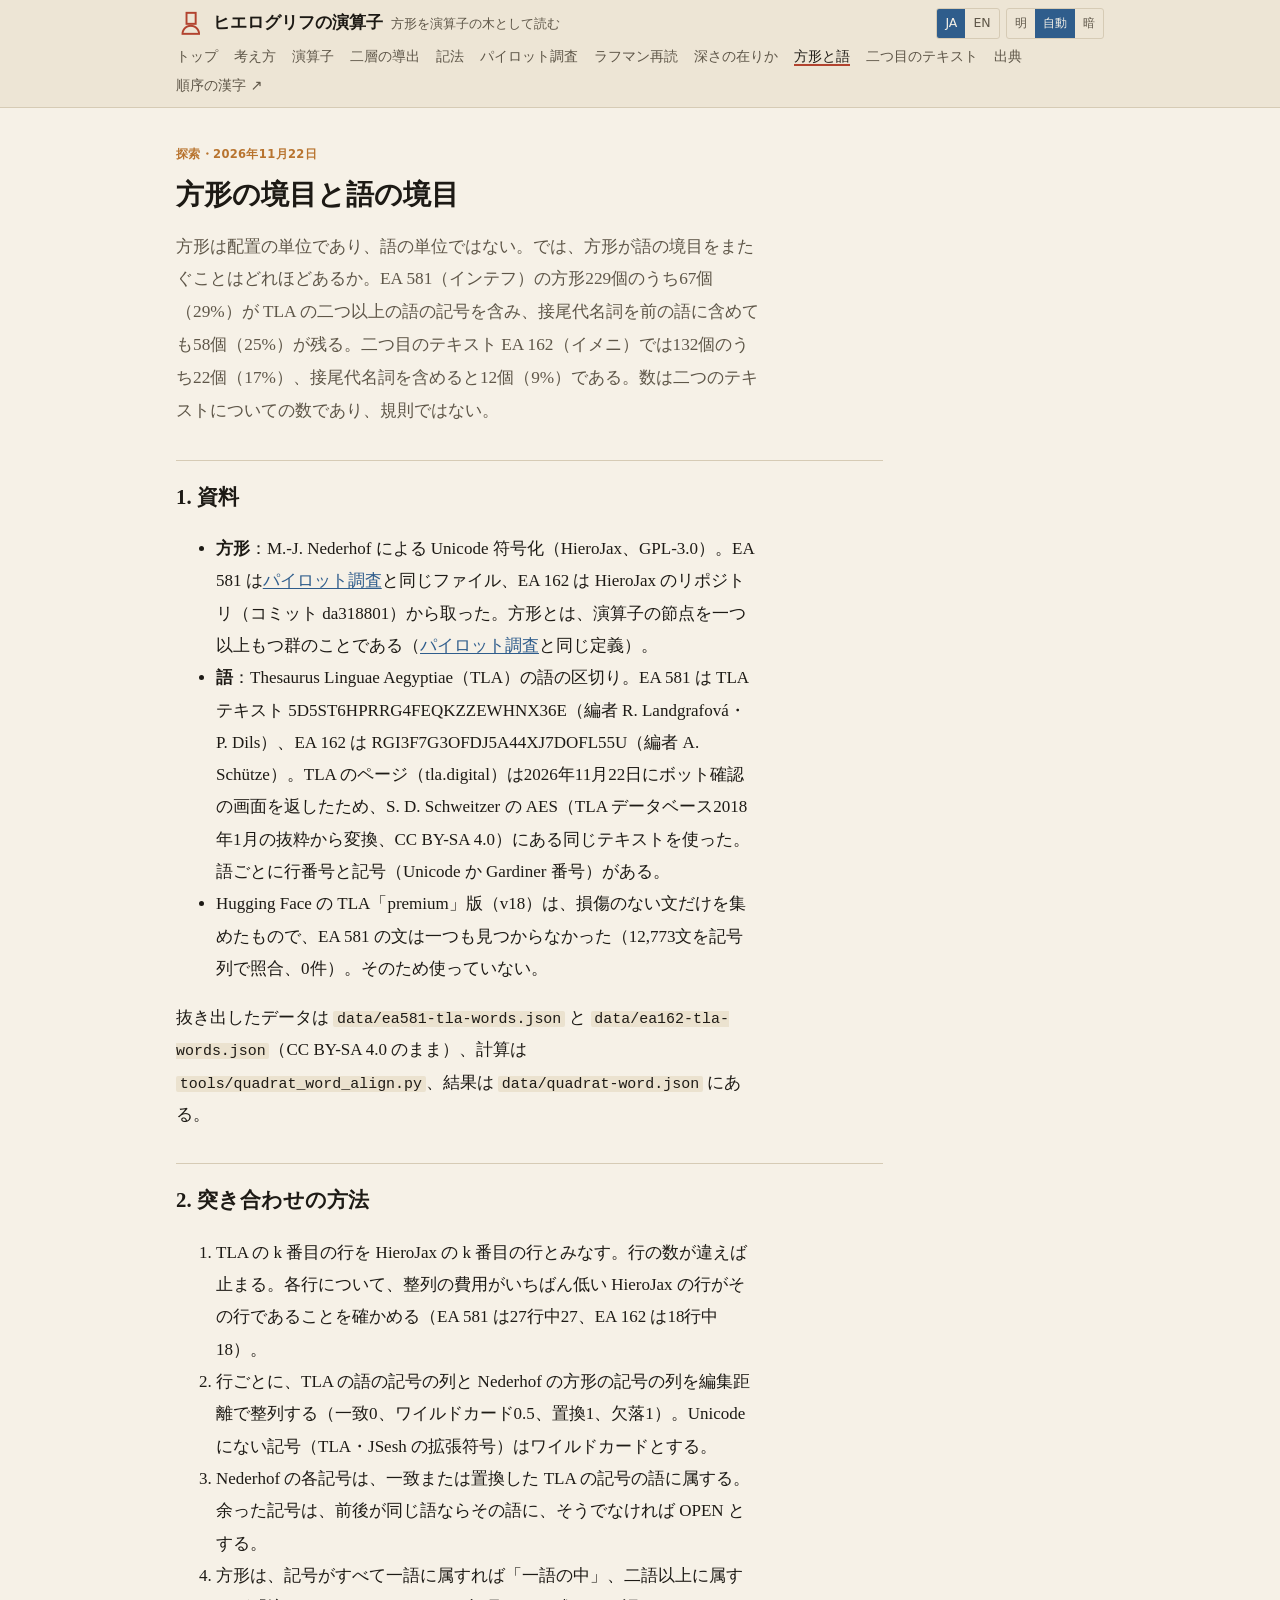
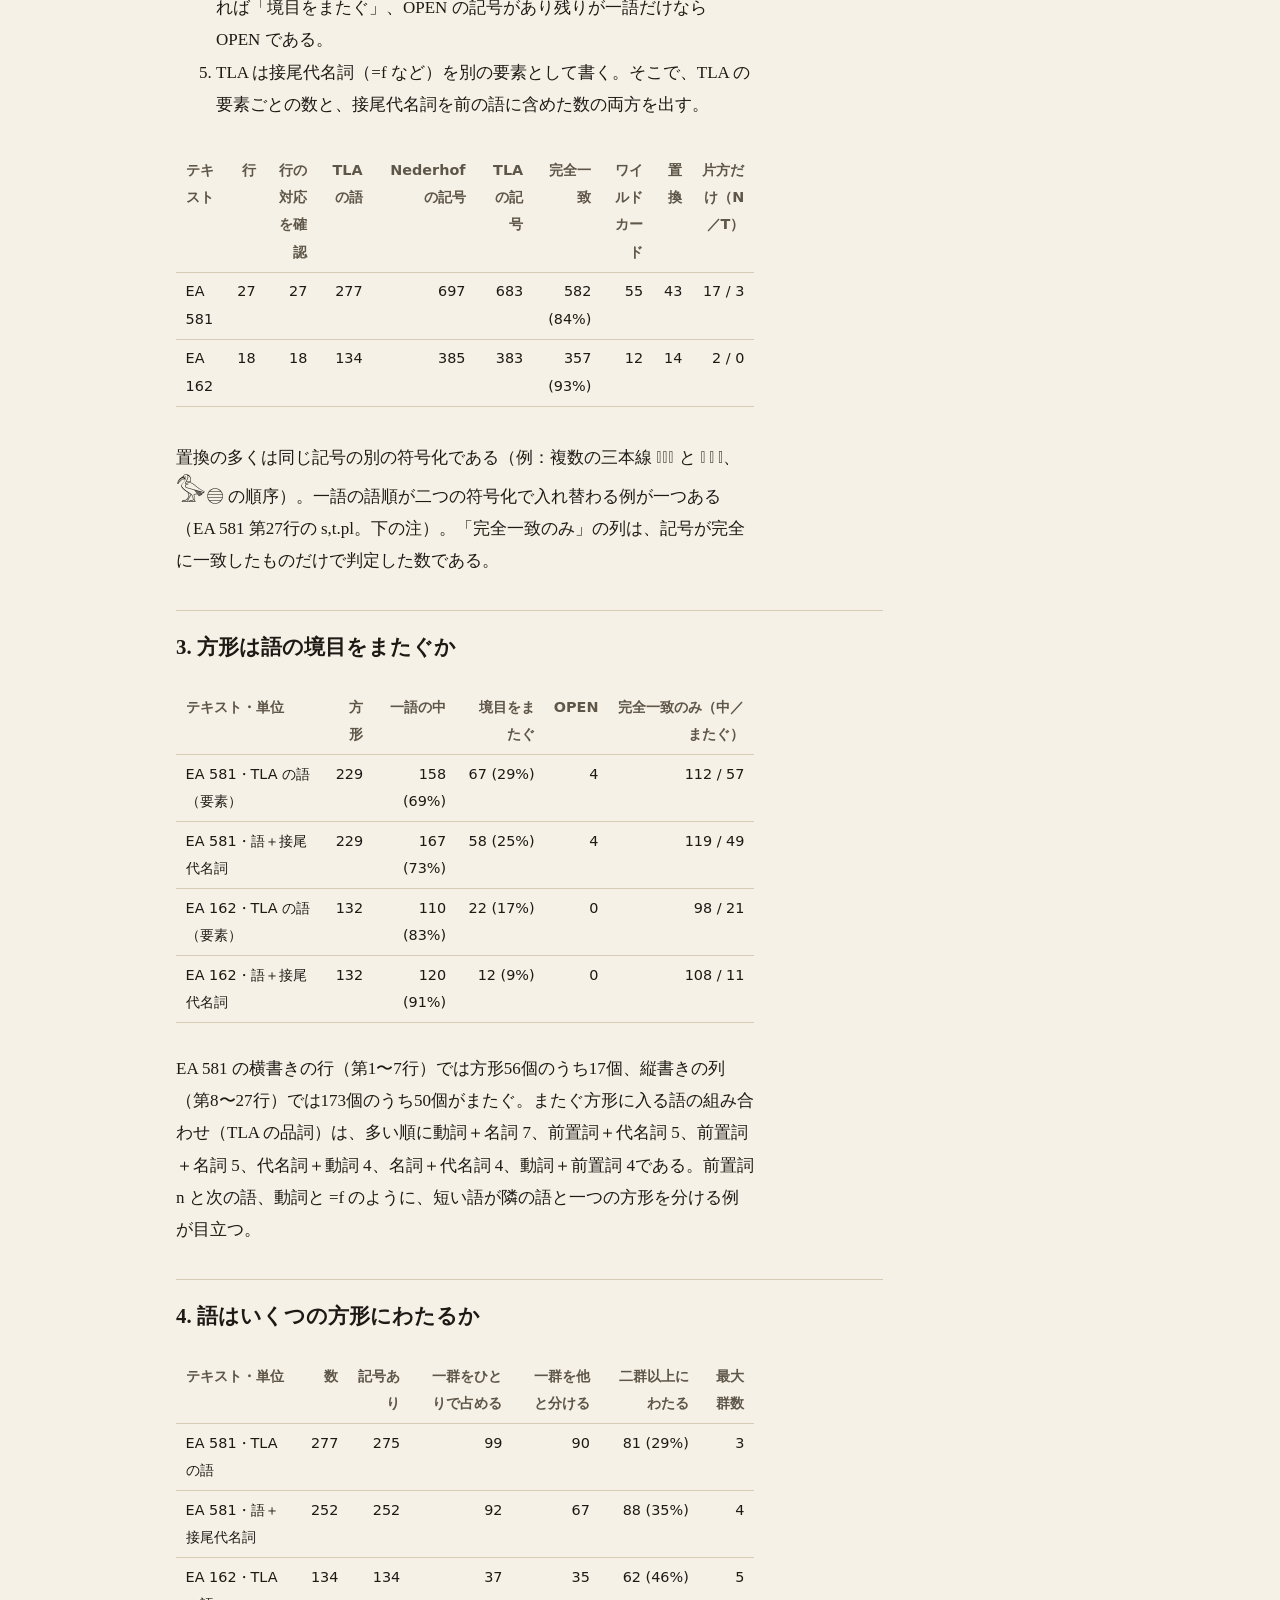
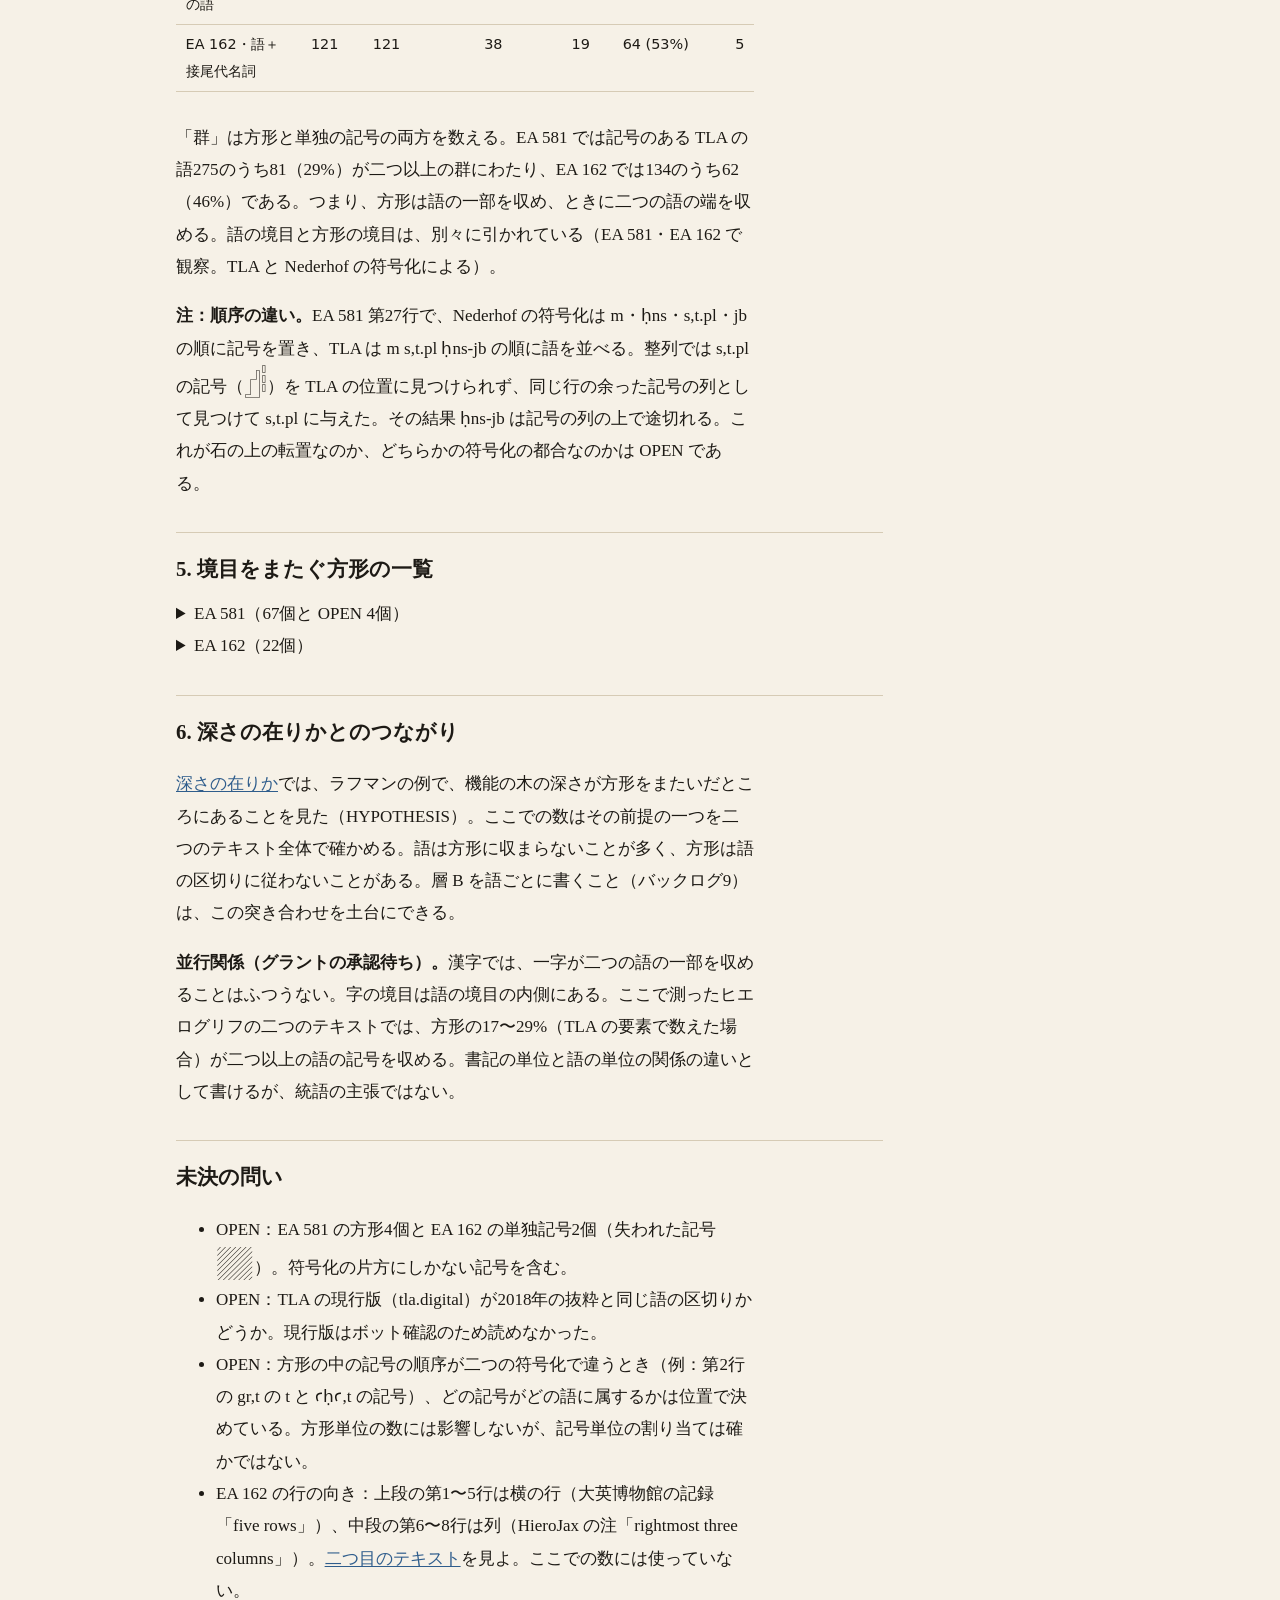
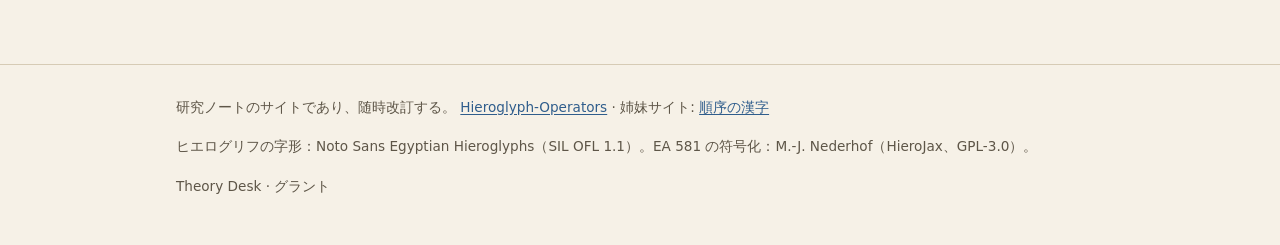
==== commit 4148c7a4: "Second texts: horizontal-join share by line orientation on EA 614, EA 567, EA 162 (rows+columns), EA" ====
--- a/site/boundaries.html
+++ b/site/boundaries.html
@@ -33,7 +33,7 @@
       <form class="seg lang-toggle" aria-label="Language"><label><input type="radio" name="lang" value="ja"><span>JA</span></label><label><input type="radio" name="lang" value="en"><span>EN</span></label></form>
       <form class="seg theme-toggle" aria-label="Theme"><label><input type="radio" name="theme" value="light"><span><span class="ja" lang="ja">明</span><span class="en" lang="en">Light</span></span></label><label><input type="radio" name="theme" value="auto"><span><span class="ja" lang="ja">自動</span><span class="en" lang="en">Auto</span></span></label><label><input type="radio" name="theme" value="dark"><span><span class="ja" lang="ja">暗</span><span class="en" lang="en">Dark</span></span></label></form>
     </div>
-    <nav class="primary" aria-label="Primary"><ul><li><a href="./"><span class="ja" lang="ja">トップ</span><span class="en" lang="en">Top</span></a></li><li><a href="concept"><span class="ja" lang="ja">考え方</span><span class="en" lang="en">Concept</span></a></li><li><a href="operators"><span class="ja" lang="ja">演算子</span><span class="en" lang="en">Operators</span></a></li><li><a href="derivations"><span class="ja" lang="ja">二層の導出</span><span class="en" lang="en">Derivations</span></a></li><li><a href="notation"><span class="ja" lang="ja">記法</span><span class="en" lang="en">Notation</span></a></li><li><a href="pilot"><span class="ja" lang="ja">パイロット調査</span><span class="en" lang="en">Pilot</span></a></li><li><a href="rahman"><span class="ja" lang="ja">ラフマン再読</span><span class="en" lang="en">Rahman</span></a></li><li><a href="depth"><span class="ja" lang="ja">深さの在りか</span><span class="en" lang="en">Depth</span></a></li><li><a href="boundaries" aria-current="page"><span class="ja" lang="ja">方形と語</span><span class="en" lang="en">Boundaries</span></a></li><li><a href="sources"><span class="ja" lang="ja">出典</span><span class="en" lang="en">Sources</span></a></li><li><a href="https://kanji-morphology.pages.dev/"><span class="ja" lang="ja">順序の漢字 ↗</span><span class="en" lang="en">Kanji in Order ↗</span></a></li></ul></nav>
+    <nav class="primary" aria-label="Primary"><ul><li><a href="./"><span class="ja" lang="ja">トップ</span><span class="en" lang="en">Top</span></a></li><li><a href="concept"><span class="ja" lang="ja">考え方</span><span class="en" lang="en">Concept</span></a></li><li><a href="operators"><span class="ja" lang="ja">演算子</span><span class="en" lang="en">Operators</span></a></li><li><a href="derivations"><span class="ja" lang="ja">二層の導出</span><span class="en" lang="en">Derivations</span></a></li><li><a href="notation"><span class="ja" lang="ja">記法</span><span class="en" lang="en">Notation</span></a></li><li><a href="pilot"><span class="ja" lang="ja">パイロット調査</span><span class="en" lang="en">Pilot</span></a></li><li><a href="rahman"><span class="ja" lang="ja">ラフマン再読</span><span class="en" lang="en">Rahman</span></a></li><li><a href="depth"><span class="ja" lang="ja">深さの在りか</span><span class="en" lang="en">Depth</span></a></li><li><a href="boundaries" aria-current="page"><span class="ja" lang="ja">方形と語</span><span class="en" lang="en">Boundaries</span></a></li><li><a href="second-text"><span class="ja" lang="ja">二つ目のテキスト</span><span class="en" lang="en">Second texts</span></a></li><li><a href="sources"><span class="ja" lang="ja">出典</span><span class="en" lang="en">Sources</span></a></li><li><a href="https://kanji-morphology.pages.dev/"><span class="ja" lang="ja">順序の漢字 ↗</span><span class="en" lang="en">Kanji in Order ↗</span></a></li></ul></nav>
   </div>
 </header>
 <main id="main"><div class="wrap">
@@ -87,7 +87,7 @@
 <li><span class="ja" lang="ja">OPEN：EA 581 の方形4個と EA 162 の単独記号2個（失われた記号 <span class="h">𓑃</span>）。符号化の片方にしかない記号を含む。</span><span class="en" lang="en">OPEN: 4 quadrats in EA 581 and 2 lone signs in EA 162 (lost-sign <span class="h">𓑃</span>). They contain a sign present in only one of the encodings.</span></li>
 <li><span class="ja" lang="ja">OPEN：TLA の現行版（tla.digital）が2018年の抜粋と同じ語の区切りかどうか。現行版はボット確認のため読めなかった。</span><span class="en" lang="en">OPEN: whether the current TLA (tla.digital) has the same word division as the 2018 excerpt. The current version could not be read because of the bot-verification page.</span></li>
 <li><span class="ja" lang="ja">OPEN：方形の中の記号の順序が二つの符号化で違うとき（例：第2行の gr,t の t と ꜥḥꜥ,t の記号）、どの記号がどの語に属するかは位置で決めている。方形単位の数には影響しないが、記号単位の割り当ては確かではない。</span><span class="en" lang="en">OPEN: where the two encodings order the signs inside a quadrat differently (e.g. line 2, the t of gr,t and the signs of ꜥḥꜥ,t), which sign belongs to which word is decided by position. This does not change the per-quadrat counts, but the per-sign assignment is not certain.</span></li>
-<li><span class="ja" lang="ja">OPEN：EA 162 の行の向き。数には不要なので記録していない。</span><span class="en" lang="en">OPEN: the line direction of EA 162; not needed for the counts, so not recorded.</span></li>
+<li><span class="ja" lang="ja">EA 162 の行の向き：上段の第1〜5行は横の行（大英博物館の記録「five rows」）、中段の第6〜8行は列（HieroJax の注「rightmost three columns」）。<a href="second-text">二つ目のテキスト</a>を見よ。ここでの数には使っていない。</span><span class="en" lang="en">EA 162 line orientation: upper-register lines 1–5 are rows (BM record, “five rows”), middle-register lines 6–8 are columns (HieroJax note, “rightmost three columns”); see <a href="second-text">Second texts</a>. Not used in the counts here.</span></li>
 </ul>
 
 </div></main>
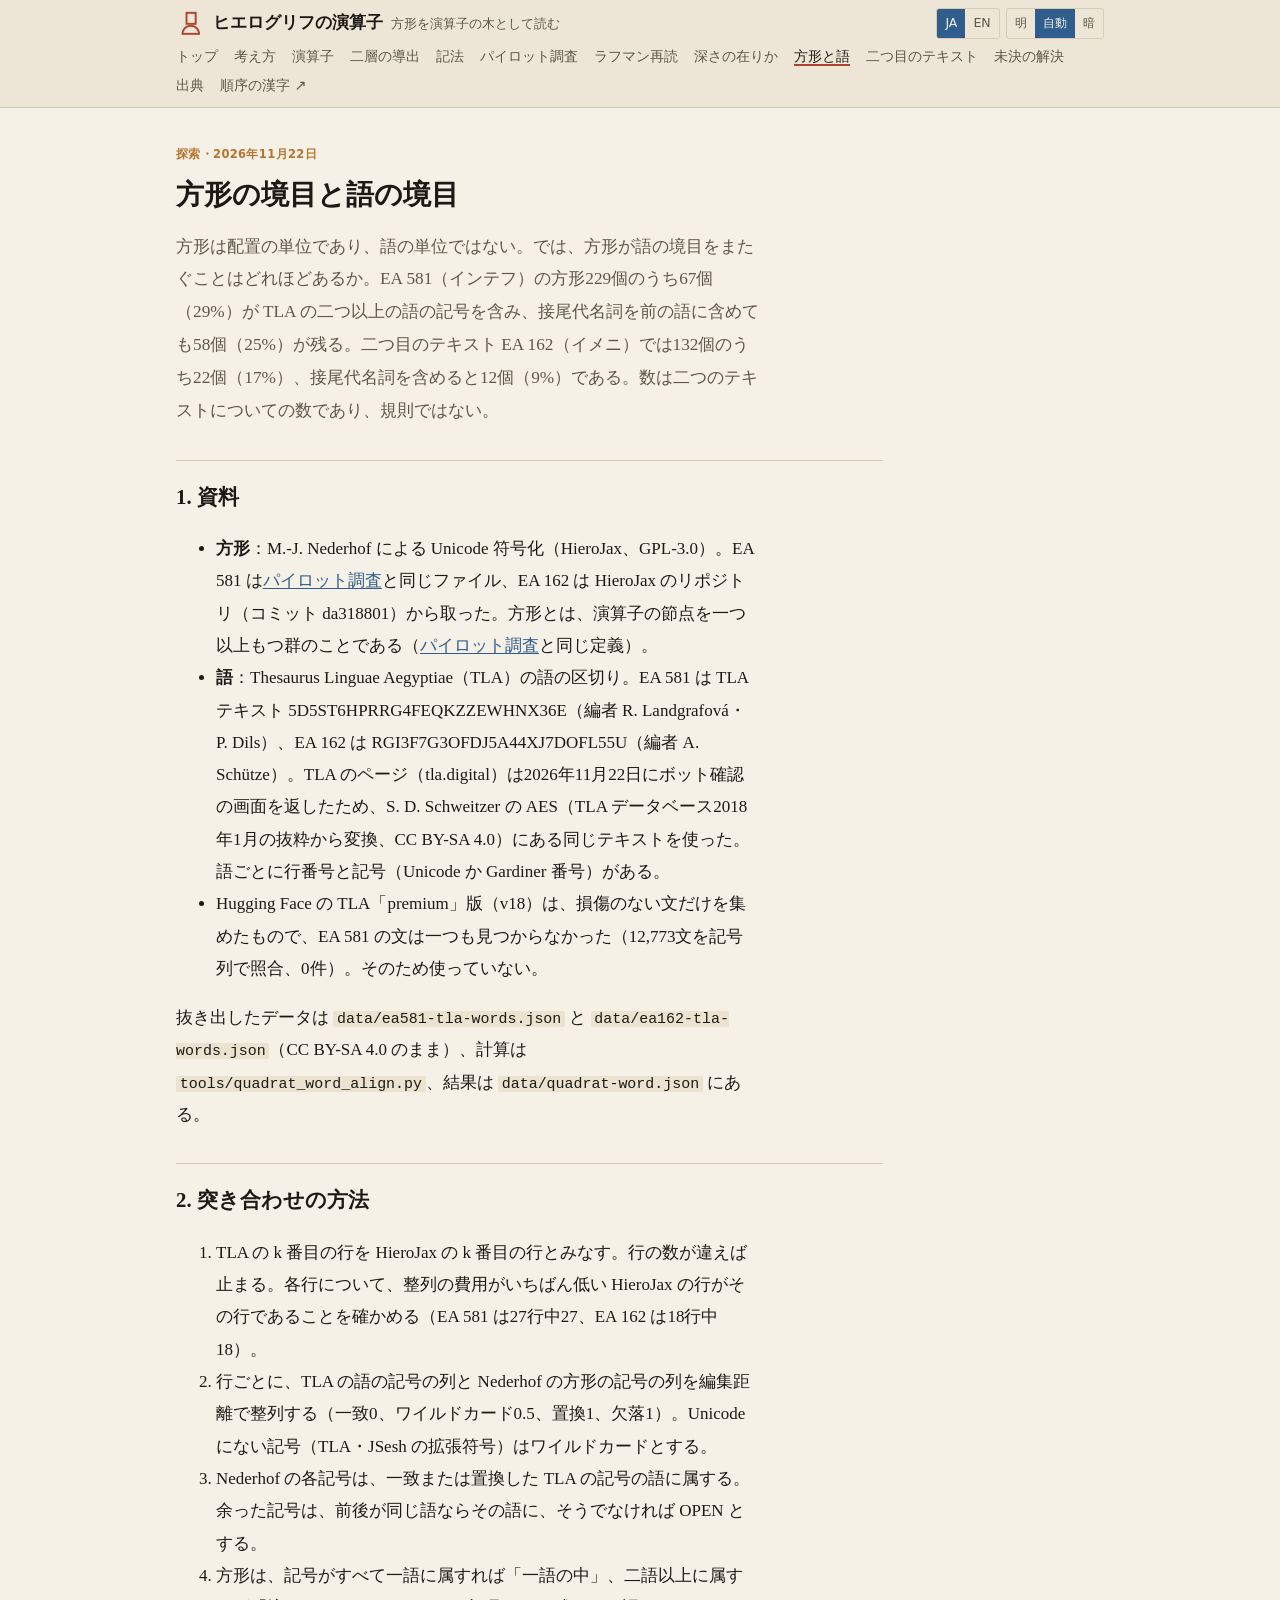
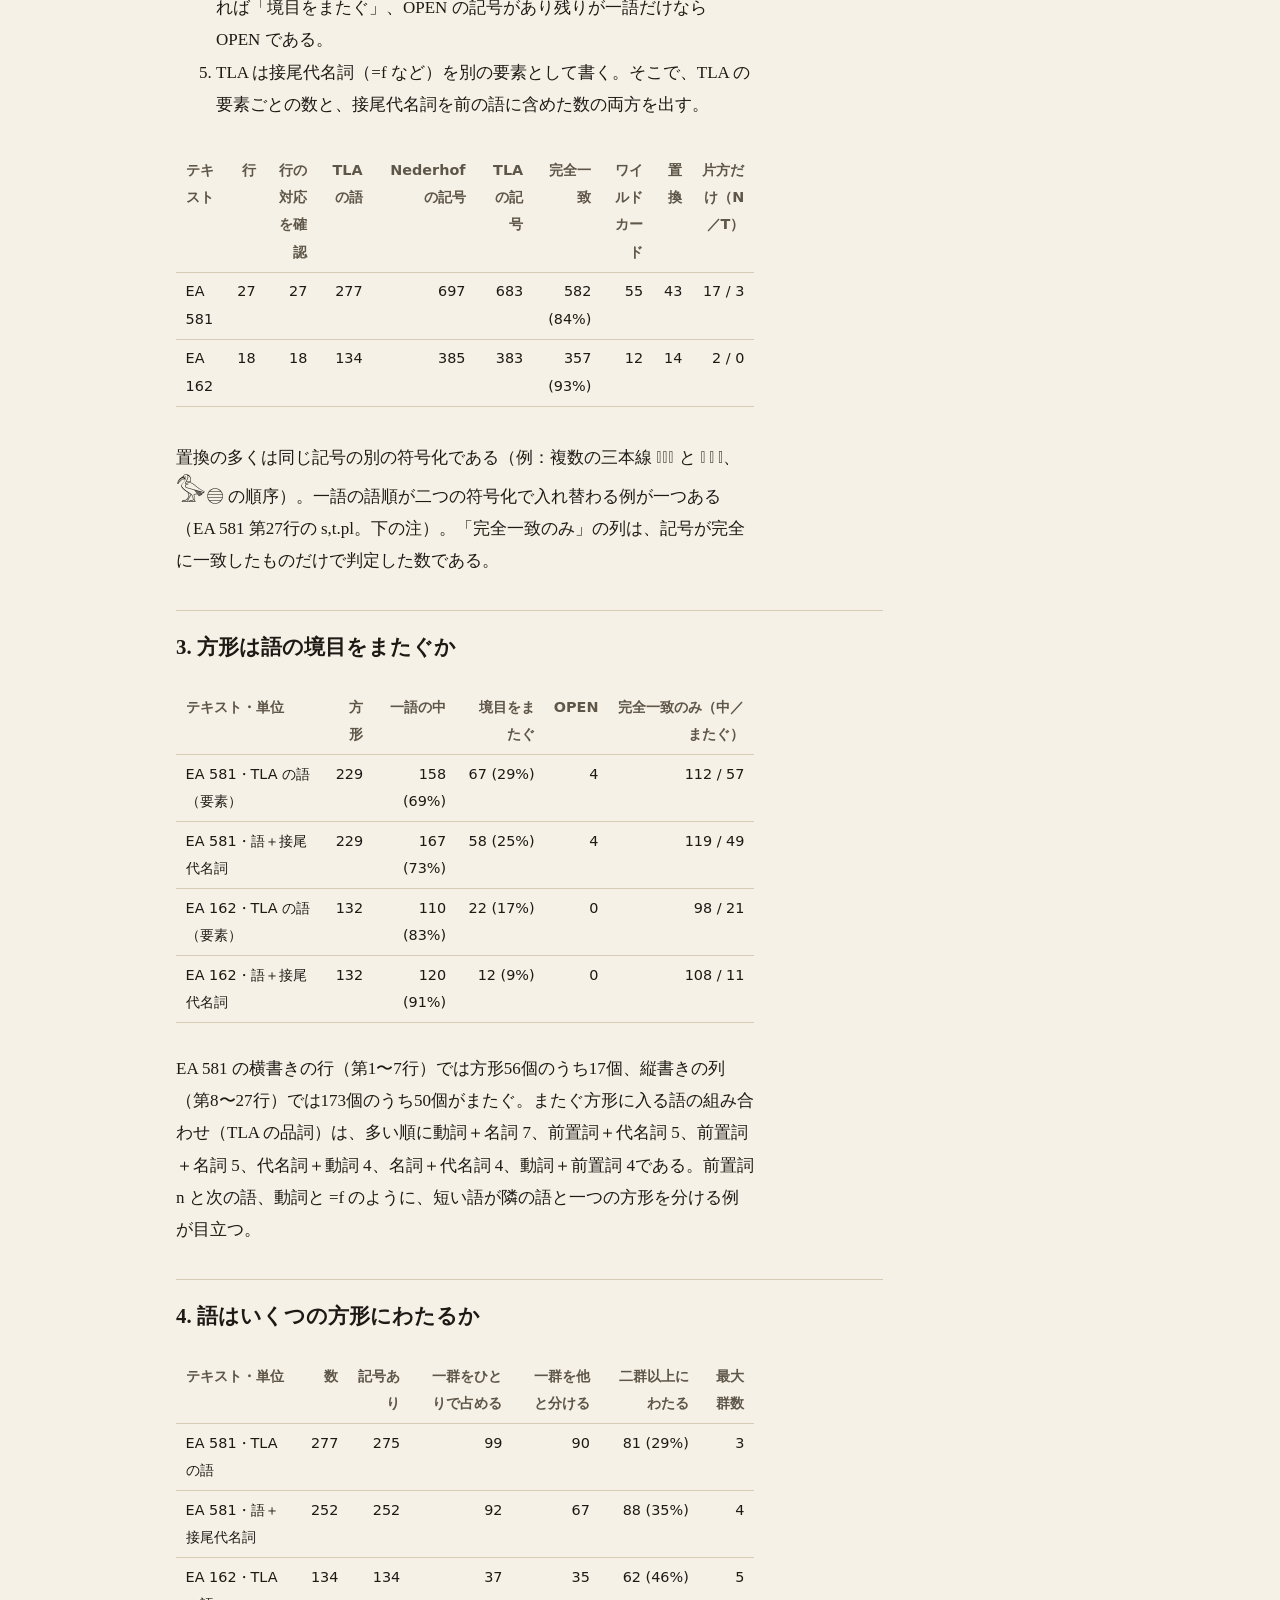
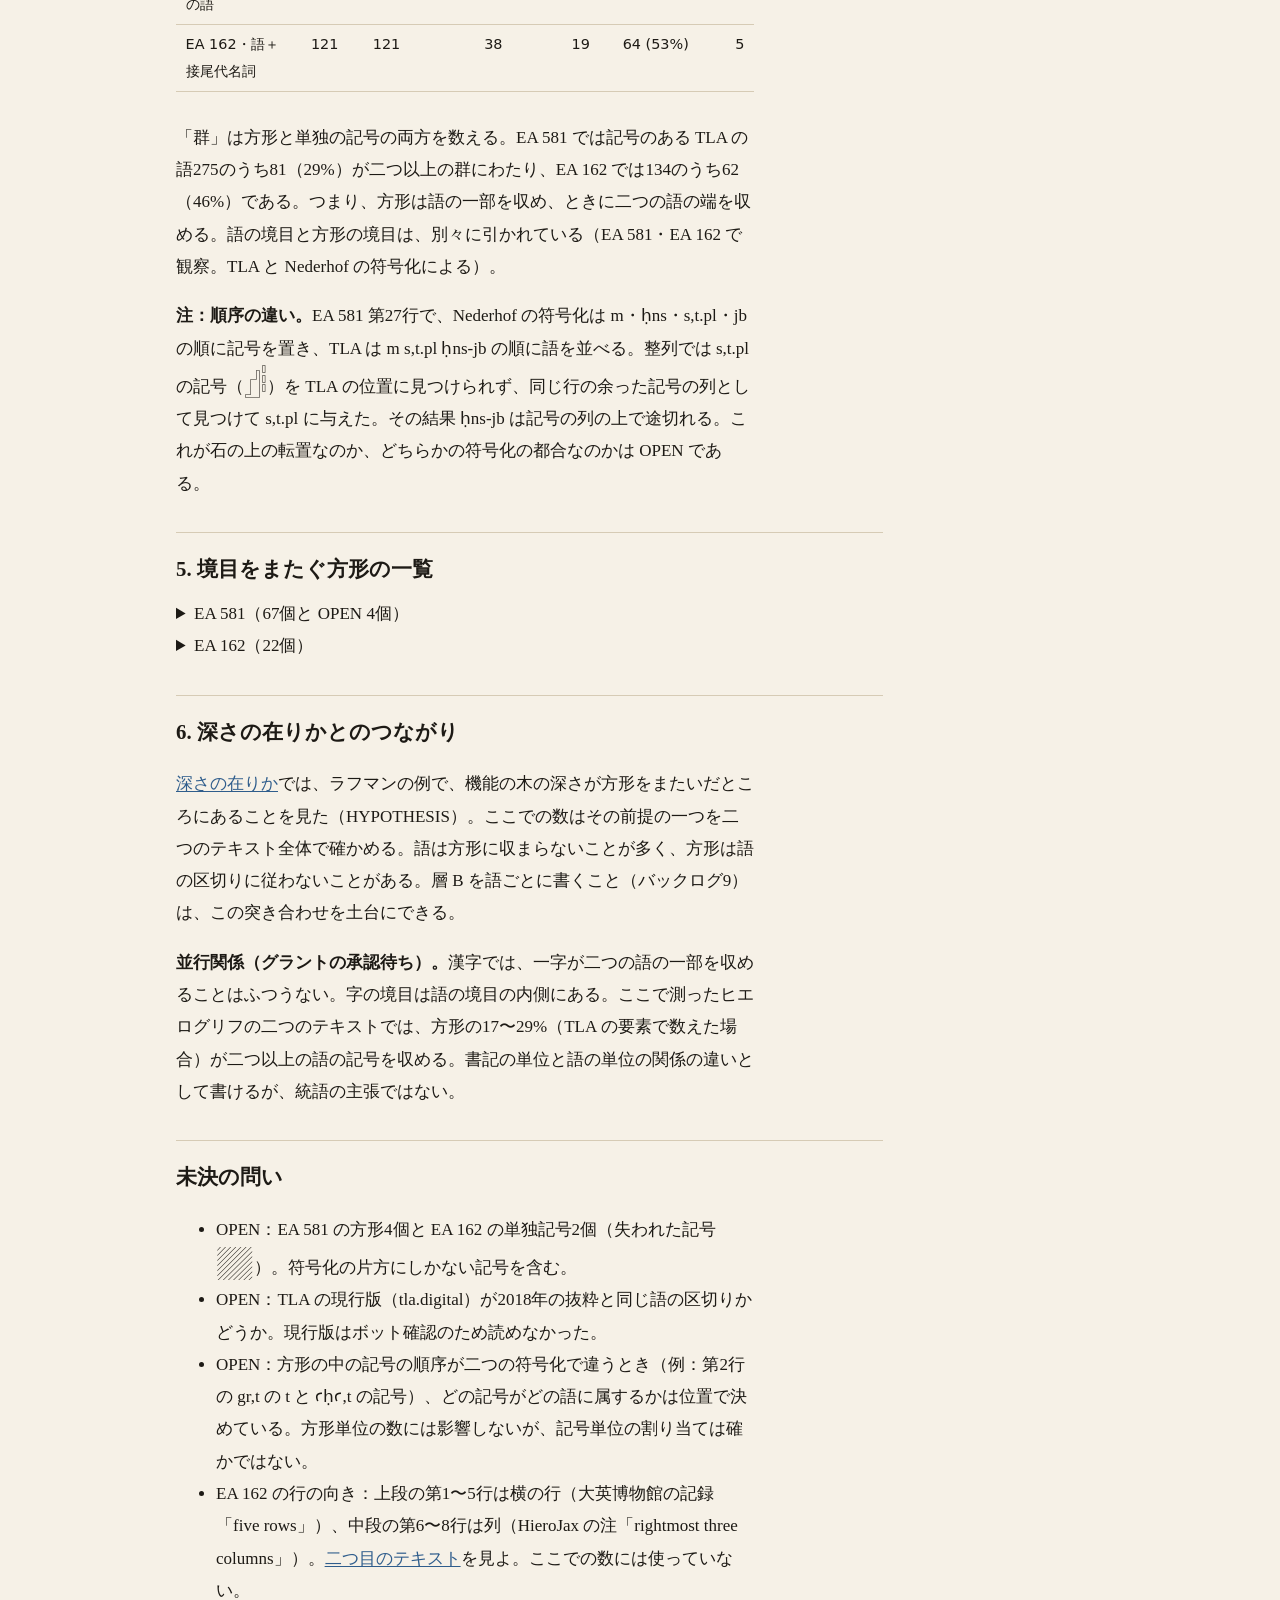
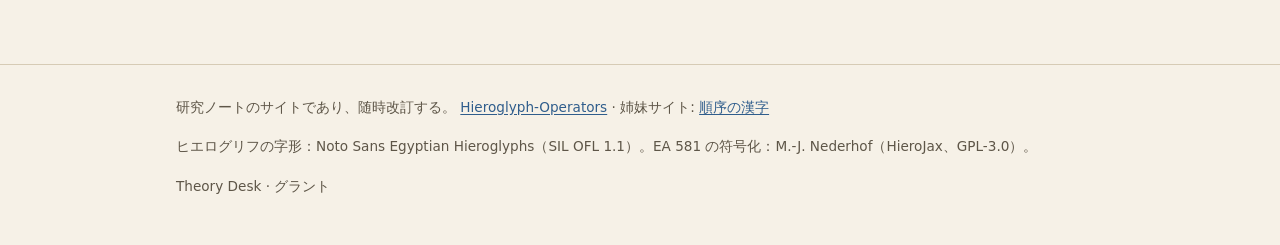
==== commit 8bf08468: "Resolve d03, d20, d22: determinative tree, orientation, graphic transposition (resolutions page)" ====
--- a/site/boundaries.html
+++ b/site/boundaries.html
@@ -33,7 +33,7 @@
       <form class="seg lang-toggle" aria-label="Language"><label><input type="radio" name="lang" value="ja"><span>JA</span></label><label><input type="radio" name="lang" value="en"><span>EN</span></label></form>
       <form class="seg theme-toggle" aria-label="Theme"><label><input type="radio" name="theme" value="light"><span><span class="ja" lang="ja">明</span><span class="en" lang="en">Light</span></span></label><label><input type="radio" name="theme" value="auto"><span><span class="ja" lang="ja">自動</span><span class="en" lang="en">Auto</span></span></label><label><input type="radio" name="theme" value="dark"><span><span class="ja" lang="ja">暗</span><span class="en" lang="en">Dark</span></span></label></form>
     </div>
-    <nav class="primary" aria-label="Primary"><ul><li><a href="./"><span class="ja" lang="ja">トップ</span><span class="en" lang="en">Top</span></a></li><li><a href="concept"><span class="ja" lang="ja">考え方</span><span class="en" lang="en">Concept</span></a></li><li><a href="operators"><span class="ja" lang="ja">演算子</span><span class="en" lang="en">Operators</span></a></li><li><a href="derivations"><span class="ja" lang="ja">二層の導出</span><span class="en" lang="en">Derivations</span></a></li><li><a href="notation"><span class="ja" lang="ja">記法</span><span class="en" lang="en">Notation</span></a></li><li><a href="pilot"><span class="ja" lang="ja">パイロット調査</span><span class="en" lang="en">Pilot</span></a></li><li><a href="rahman"><span class="ja" lang="ja">ラフマン再読</span><span class="en" lang="en">Rahman</span></a></li><li><a href="depth"><span class="ja" lang="ja">深さの在りか</span><span class="en" lang="en">Depth</span></a></li><li><a href="boundaries" aria-current="page"><span class="ja" lang="ja">方形と語</span><span class="en" lang="en">Boundaries</span></a></li><li><a href="second-text"><span class="ja" lang="ja">二つ目のテキスト</span><span class="en" lang="en">Second texts</span></a></li><li><a href="sources"><span class="ja" lang="ja">出典</span><span class="en" lang="en">Sources</span></a></li><li><a href="https://kanji-morphology.pages.dev/"><span class="ja" lang="ja">順序の漢字 ↗</span><span class="en" lang="en">Kanji in Order ↗</span></a></li></ul></nav>
+    <nav class="primary" aria-label="Primary"><ul><li><a href="./"><span class="ja" lang="ja">トップ</span><span class="en" lang="en">Top</span></a></li><li><a href="concept"><span class="ja" lang="ja">考え方</span><span class="en" lang="en">Concept</span></a></li><li><a href="operators"><span class="ja" lang="ja">演算子</span><span class="en" lang="en">Operators</span></a></li><li><a href="derivations"><span class="ja" lang="ja">二層の導出</span><span class="en" lang="en">Derivations</span></a></li><li><a href="notation"><span class="ja" lang="ja">記法</span><span class="en" lang="en">Notation</span></a></li><li><a href="pilot"><span class="ja" lang="ja">パイロット調査</span><span class="en" lang="en">Pilot</span></a></li><li><a href="rahman"><span class="ja" lang="ja">ラフマン再読</span><span class="en" lang="en">Rahman</span></a></li><li><a href="depth"><span class="ja" lang="ja">深さの在りか</span><span class="en" lang="en">Depth</span></a></li><li><a href="boundaries" aria-current="page"><span class="ja" lang="ja">方形と語</span><span class="en" lang="en">Boundaries</span></a></li><li><a href="second-text"><span class="ja" lang="ja">二つ目のテキスト</span><span class="en" lang="en">Second texts</span></a></li><li><a href="resolutions"><span class="ja" lang="ja">未決の解決</span><span class="en" lang="en">Resolutions</span></a></li><li><a href="sources"><span class="ja" lang="ja">出典</span><span class="en" lang="en">Sources</span></a></li><li><a href="https://kanji-morphology.pages.dev/"><span class="ja" lang="ja">順序の漢字 ↗</span><span class="en" lang="en">Kanji in Order ↗</span></a></li></ul></nav>
   </div>
 </header>
 <main id="main"><div class="wrap">
